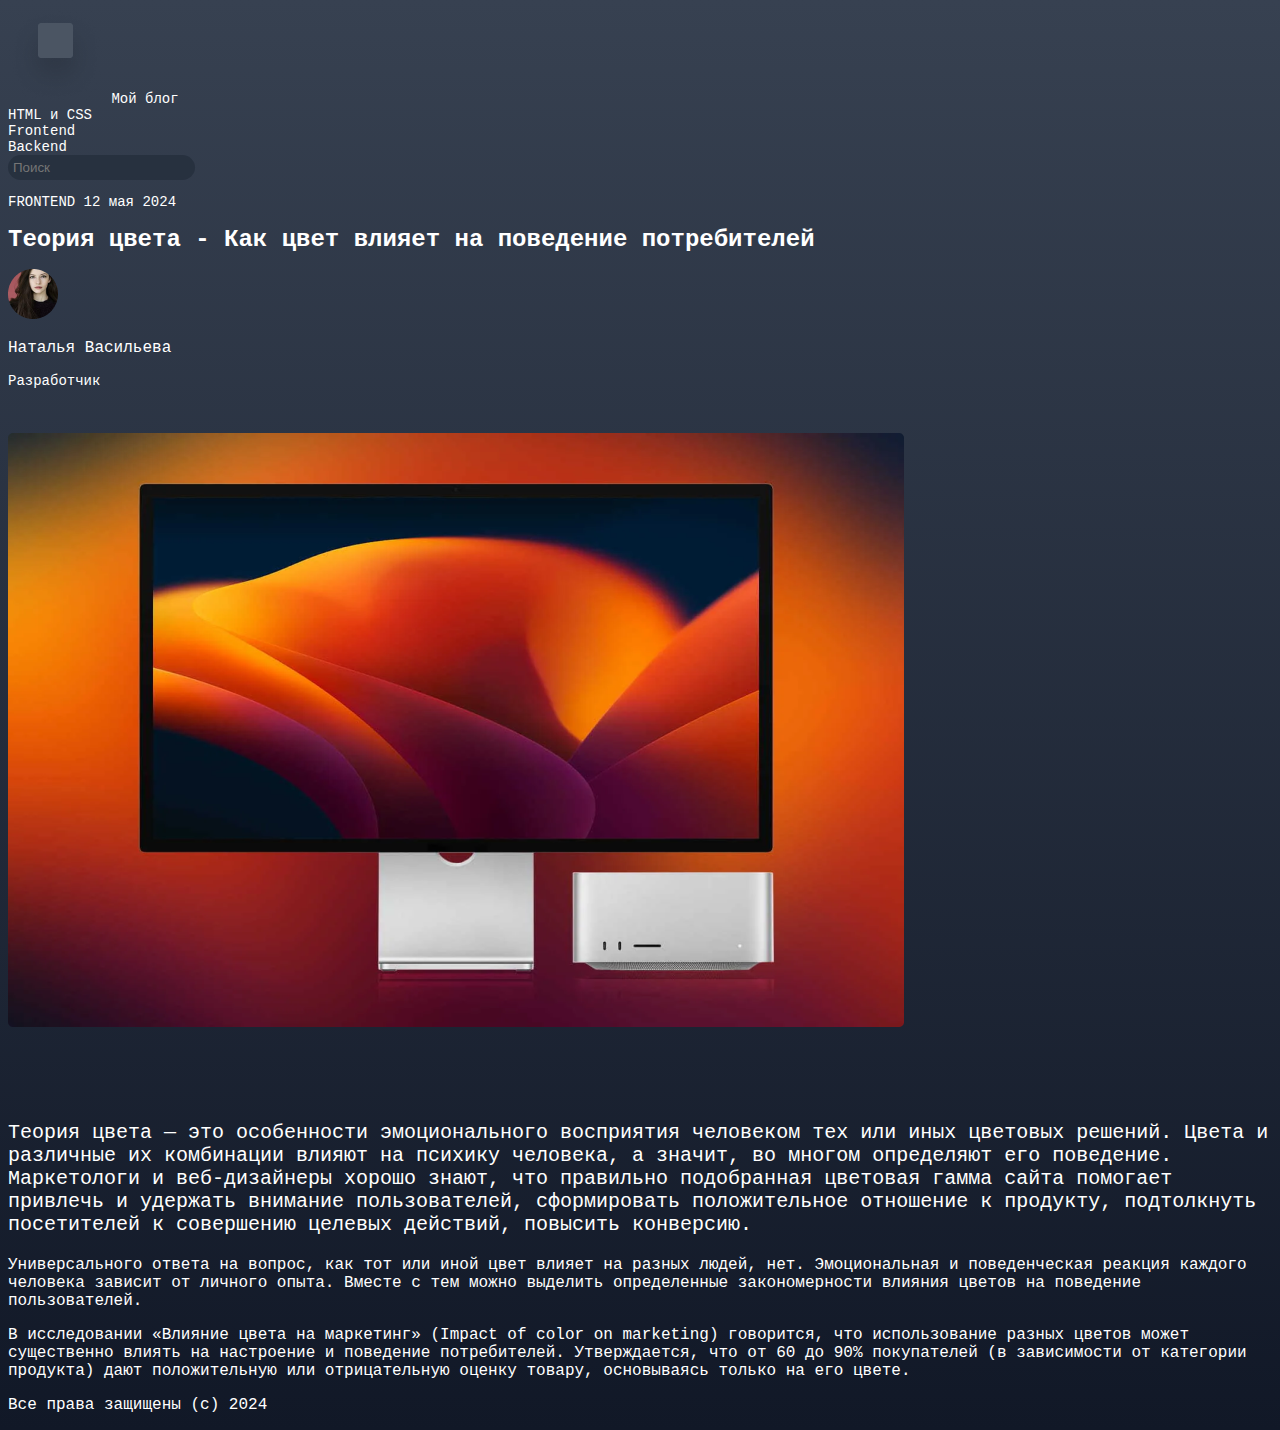
==== index.html @ 36b2c33f "применил стили к html-blog" ====
<!DOCTYPE html>
<html lang="en">
    <head>
        <meta charset="UTF-8" />
        <meta name="viewport" content="width=device-width, initial-scale=1.0" />
        <link rel="stylesheet" href="./styles/style.css" />
        <title>Document</title>
    </head>
    <body>
        <header>
            <div class="my_blog">
                <img src="./images/Rectangle 2.png" alt="Авторский знак" />
                <a href="#">Мой блог</a>
            </div>
            <nav>
                <ul>
                    <li>
                        <a href="#">HTML и CSS</a>
                    </li>
                    <li>
                        <a href="#">Frontend</a>
                    </li>
                    <li>
                        <a href="#">Backend</a>
                    </li>
                </ul>
            </nav>
            <input type="text" placeholder="Поиск" />
        </header>
        <section>
            <div>
                <p class="kurs">FRONTEND 12 мая 2024</p>
                <h1>
                    Теория цвета - Как цвет влияет на поведение потребителей
                </h1>
                <img src="./images/Ellipse.png" alt="Разработчик" />
                <p class="blog_author">Наталья Васильева</p>
                <p>Разработчик</p>
                <img
                    src="./images/Rectangle.png"
                    alt="Картина с комьютером"
                    class="main_picture"
                />
            </div>
            <div class="blog_text">
                <p>
                    Теория цвета — это особенности эмоционального восприятия
                    человеком тех или иных цветовых решений. Цвета и различные
                    их комбинации влияют на психику человека, а значит, во
                    многом определяют его поведение. Маркетологи и веб-дизайнеры
                    хорошо знают, что правильно подобранная цветовая гамма сайта
                    помогает привлечь и удержать внимание пользователей,
                    сформировать положительное отношение к продукту, подтолкнуть
                    посетителей к совершению целевых действий, повысить
                    конверсию.
                </p>
                <p>
                    Универсального ответа на вопрос, как тот или иной цвет
                    влияет на разных людей, нет. Эмоциональная и поведенческая
                    реакция каждого человека зависит от личного опыта. Вместе с
                    тем можно выделить определенные закономерности влияния
                    цветов на поведение пользователей.
                </p>
                <p>
                    В исследовании «Влияние цвета на маркетинг» (Impact of color
                    on marketing) говорится, что использование разных цветов
                    может существенно влиять на настроение и поведение
                    потребителей. Утверждается, что от 60 до 90% покупателей (в
                    зависимости от категории продукта) дают положительную или
                    отрицательную оценку товару, основываясь только на его
                    цвете.
                </p>
            </div>
        </section>
        <footer>
            <p>Все права защищены (c) 2024</p>
        </footer>
    </body>
</html>
---- styles/style.css ----
body {
    background: linear-gradient(#374151, #111827);
    color: #FFFFFF;
    font-family: Roboto, Courier, monospace;
    font-size: 14px;
}

ul {
    margin: 0;
    padding: 0;
    list-style: none;
}

a {
    color: #FFFFFF;
    text-decoration: none;
    margin-right: 50px;
}

input {
    background-color: #1F293799;
    border-radius: 100px;
    margin: 0;
    padding: 5px;
    border: none;
}

h1 {
    font-size: 24px;
}

.main_picture {
margin: 30px 0 70px 0;
}

footer {
    font-size: 16px;
}

.blog_author {
    font-size: 16px;
}

.blog_text {
    font-size: 16px;
}

.blog_text p:first-child {
    font-size: 20px;
}
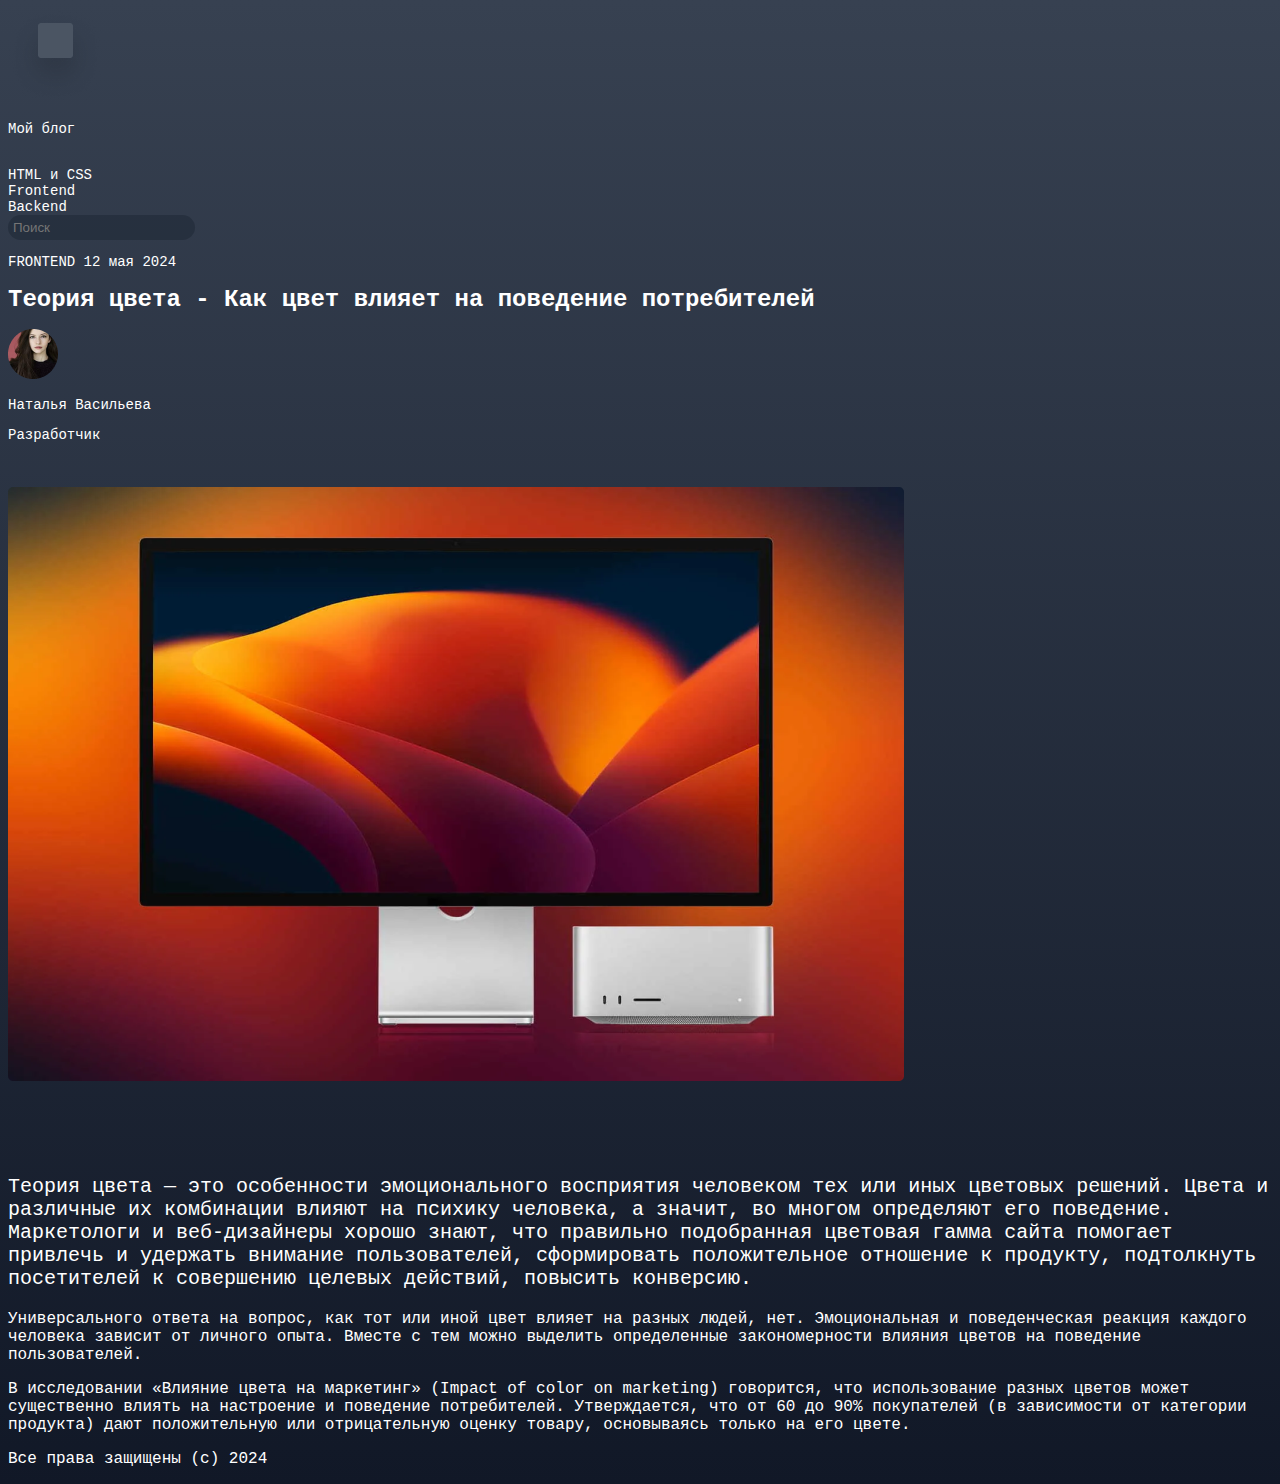
==== commit 81419b9c: "code review" ====
--- a/index.html
+++ b/index.html
@@ -9,8 +9,10 @@
     <body>
         <header>
             <div class="my_blog">
-                <img src="./images/Rectangle 2.png" alt="Авторский знак" />
-                <a href="#">Мой блог</a>
+                <a href="#"
+                    ><img src="./images/Rectangle 2.png" alt="Авторский знак" />
+                    <p>Мой блог</p></a
+                >
             </div>
             <nav>
                 <ul>
@@ -33,9 +35,13 @@
                 <h1>
                     Теория цвета - Как цвет влияет на поведение потребителей
                 </h1>
-                <img src="./images/Ellipse.png" alt="Разработчик" />
-                <p class="blog_author">Наталья Васильева</p>
-                <p>Разработчик</p>
+                <div class="author__block">
+                    <img src="./images/Ellipse.png" alt="Разработчик" />
+                    <div class="author__profile">
+                        <p class="author__name">Наталья Васильева</p>
+                        <p class="author__profession">Разработчик</p>
+                    </div>
+                </div>
                 <img
                     src="./images/Rectangle.png"
                     alt="Картина с комьютером"
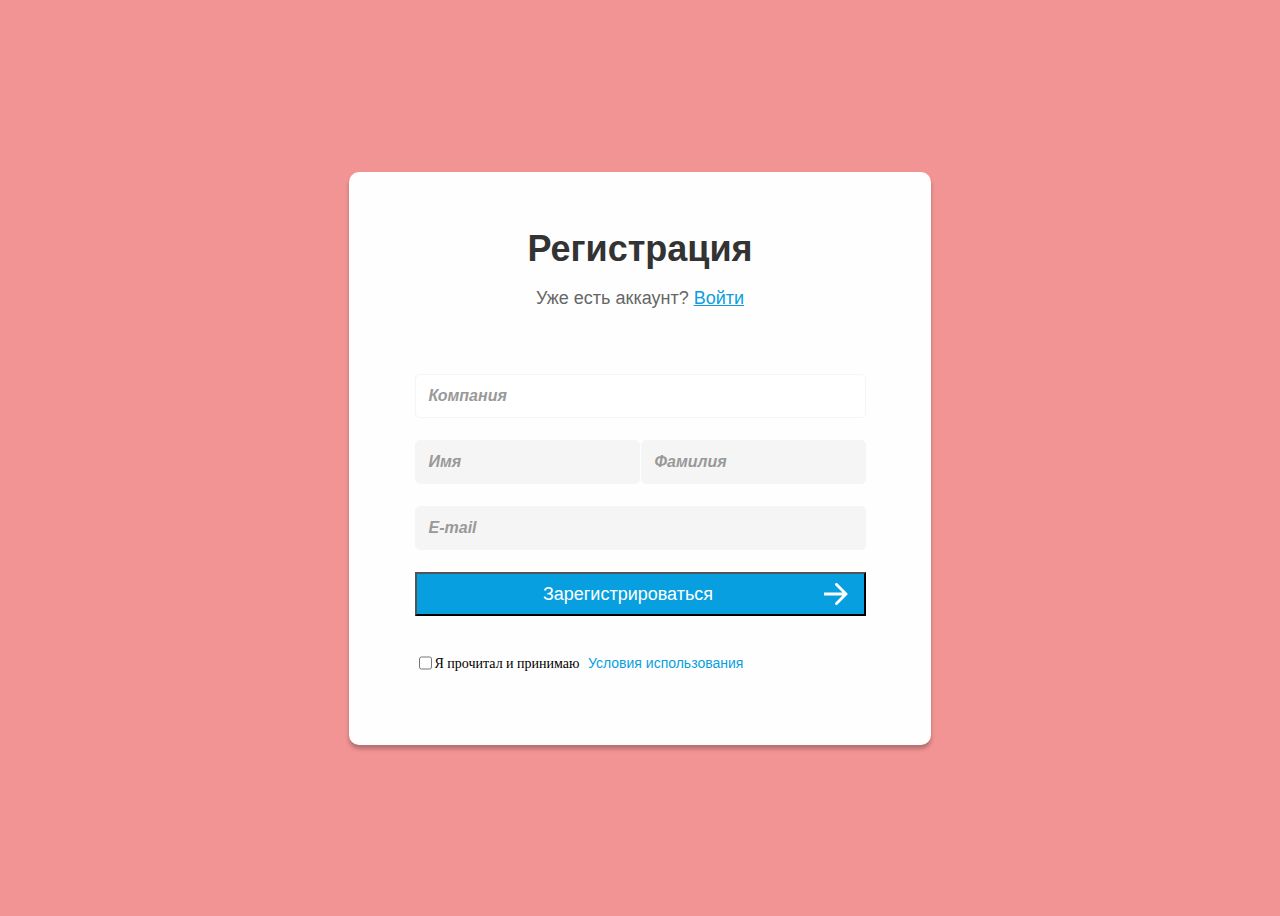
==== commit 06e3c9f0: "применил flex-стили к форме" ====
--- a/index.html
+++ b/index.html
@@ -7,79 +7,60 @@
         <title>Document</title>
     </head>
     <body>
-        <header>
-            <div class="my_blog">
-                <a href="#"
-                    ><img src="./images/Rectangle 2.png" alt="Авторский знак" />
-                    <p>Мой блог</p></a
-                >
-            </div>
-            <nav>
-                <ul>
-                    <li>
-                        <a href="#">HTML и CSS</a>
-                    </li>
-                    <li>
-                        <a href="#">Frontend</a>
-                    </li>
-                    <li>
-                        <a href="#">Backend</a>
-                    </li>
-                </ul>
-            </nav>
-            <input type="text" placeholder="Поиск" />
-        </header>
-        <section>
-            <div>
-                <p class="kurs">FRONTEND 12 мая 2024</p>
-                <h1>
-                    Теория цвета - Как цвет влияет на поведение потребителей
-                </h1>
-                <div class="author__block">
-                    <img src="./images/Ellipse.png" alt="Разработчик" />
-                    <div class="author__profile">
-                        <p class="author__name">Наталья Васильева</p>
-                        <p class="author__profession">Разработчик</p>
+        <main>
+            <form action="#">
+                <h1>Регистрация</h1>
+                <p>Уже есть аккаунт? <a href="#">Войти</a></p>
+
+                <div class="form">
+                    <input
+                        class="my_company"
+                        type="text"
+                        placeholder="Компания"
+                        required
+                    />
+
+                    <div class="pers_data">
+                        <input
+                            type="text"
+                            id="firstname"
+                            minlength="2"
+                            maxlength="20"
+                            placeholder="Имя"
+                            required
+                        />
+                        <input
+                            type="text"
+                            id="lastname"
+                            minlength="2"
+                            maxlength="20"
+                            placeholder="Фамилия"
+                            required
+                        />
+                    </div>
+                    <input
+                        type="email"
+                        id="email"
+                        placeholder="E-mail"
+                        required
+                    />
+                    <button>
+                        <p>Зарегистрироваться</p>
+                        <img src="./images/Arrow 1.png" alt="Стрелка" />
+                    </button>
+                    <div class="block_agreement">
+                        <input
+                            type="checkbox"
+                            name="agreement"
+                            id="agreement"
+                        />
+                        <label for="agreement">
+                            Я прочитал и принимаю
+                            <a href="#">Условия использования</a></label
+                        >
                     </div>
                 </div>
-                <img
-                    src="./images/Rectangle.png"
-                    alt="Картина с комьютером"
-                    class="main_picture"
-                />
-            </div>
-            <div class="blog_text">
-                <p>
-                    Теория цвета — это особенности эмоционального восприятия
-                    человеком тех или иных цветовых решений. Цвета и различные
-                    их комбинации влияют на психику человека, а значит, во
-                    многом определяют его поведение. Маркетологи и веб-дизайнеры
-                    хорошо знают, что правильно подобранная цветовая гамма сайта
-                    помогает привлечь и удержать внимание пользователей,
-                    сформировать положительное отношение к продукту, подтолкнуть
-                    посетителей к совершению целевых действий, повысить
-                    конверсию.
-                </p>
-                <p>
-                    Универсального ответа на вопрос, как тот или иной цвет
-                    влияет на разных людей, нет. Эмоциональная и поведенческая
-                    реакция каждого человека зависит от личного опыта. Вместе с
-                    тем можно выделить определенные закономерности влияния
-                    цветов на поведение пользователей.
-                </p>
-                <p>
-                    В исследовании «Влияние цвета на маркетинг» (Impact of color
-                    on marketing) говорится, что использование разных цветов
-                    может существенно влиять на настроение и поведение
-                    потребителей. Утверждается, что от 60 до 90% покупателей (в
-                    зависимости от категории продукта) дают положительную или
-                    отрицательную оценку товару, основываясь только на его
-                    цвете.
-                </p>
-            </div>
-        </section>
-        <footer>
-            <p>Все права защищены (c) 2024</p>
-        </footer>
+            </form>
+        </main>
     </body>
 </html>
--- a/styles/style.css
+++ b/styles/style.css
@@ -1,50 +1,118 @@
+/* Больше всего обращался к элиментам по селектору, 
+симантически считается ли это ошибкой? 
+Стоит ли использовать class?
+По макету у checkbox background, не стал кастомно изменять */
+
+* {
+    box-sizing: border-box;
+}
+
 body {
-    background: linear-gradient(#374151, #111827);
+    background-color: #F39494;
+    display: flex;
+    justify-content: center;
+    align-items: center;
+}
+
+ main {
+    height: 100vh;
+    display: flex;
+    flex-direction: column;
+    justify-content: center;
+ }
+
+ form {
+    width: 582px;
+    height: 573px;
+    background-color: #FFFEFE;
+    border-radius: 10px;
+    box-shadow: 0px 4px 4px 0px rgba(0,0,0,0.25); 
+    padding: 0 95px;
+    display: flex;
+    flex-direction: column;
+    justify-content: center;
+    align-items: center;
+ }
+
+ input {
+    height: 44px;
+    border: 1px solid #F5F5F5;
+    border-radius: 5px;
+    background-color: #F5F5F5;
+    color: #333333;
+    font-size: 16px;
+    font-weight: 600;
+ }
+
+h1 {
+    font-size: 36px;
+    font-weight: 700;
+    font-family: "Open Sans", "Arial";
+    color: #333333;
+    margin: 0;
+}
+
+p {
+    color: #666666;
+    font-family: "Open Sans", "Arial";
+    font-size: 18px;
+}
+
+a {
+    font-family: "Open Sans", "Arial";
+    color: #089FE0;
+}
+
+button {  
+    height: 44px;
+    background-color: #089FE0;
+    display: flex;
+    justify-content: center;
+    align-items: center;
+}
+
+button > p {
+    font-size: 18px;
     color: #FFFFFF;
-    font-family: Roboto, Courier, monospace;
+    flex: 0 0 calc(100% - 44px);
+}
+
+label {
     font-size: 14px;
 }
 
-ul {
-    margin: 0;
-    padding: 0;
-    list-style: none;
-}
+label > a {
+    text-decoration: none;
+    margin-left: 5px;
+ }
 
-a {
-    color: #FFFFFF;
-    text-decoration: none;
-    margin-right: 50px;
-}
+.form {
+    display: flex;
+    flex-direction: column;
+    gap: 22px;
+ }
 
-input {
-    background-color: #1F293799;
-    border-radius: 100px;
-    margin: 0;
-    padding: 5px;
-    border: none;
-}
+ .form > input:first-child {
+    background-color: #FFF;
+    margin-top: 47px;
+ }
 
-h1 {
-    font-size: 24px;
-}
+ .pers_data {
+    display: flex;
+    justify-content: space-between;
+ }
 
-.main_picture {
-margin: 30px 0 70px 0;
-}
+ .pers_data > input:first-child {
+    margin-right: 1px;
+ }
 
-footer {
-    font-size: 16px;
-}
+ .block_agreement {
+    display: flex;
+    align-items: center;
+ }
 
-.blog_author {
-    font-size: 16px;
-}
-
-.blog_text {
-    font-size: 16px;
-}
-
-.blog_text p:first-child {
-    font-size: 20px;
-}+ ::placeholder {
+    font-style: italic;
+    color: #999999;
+    padding-left: 11px;
+ }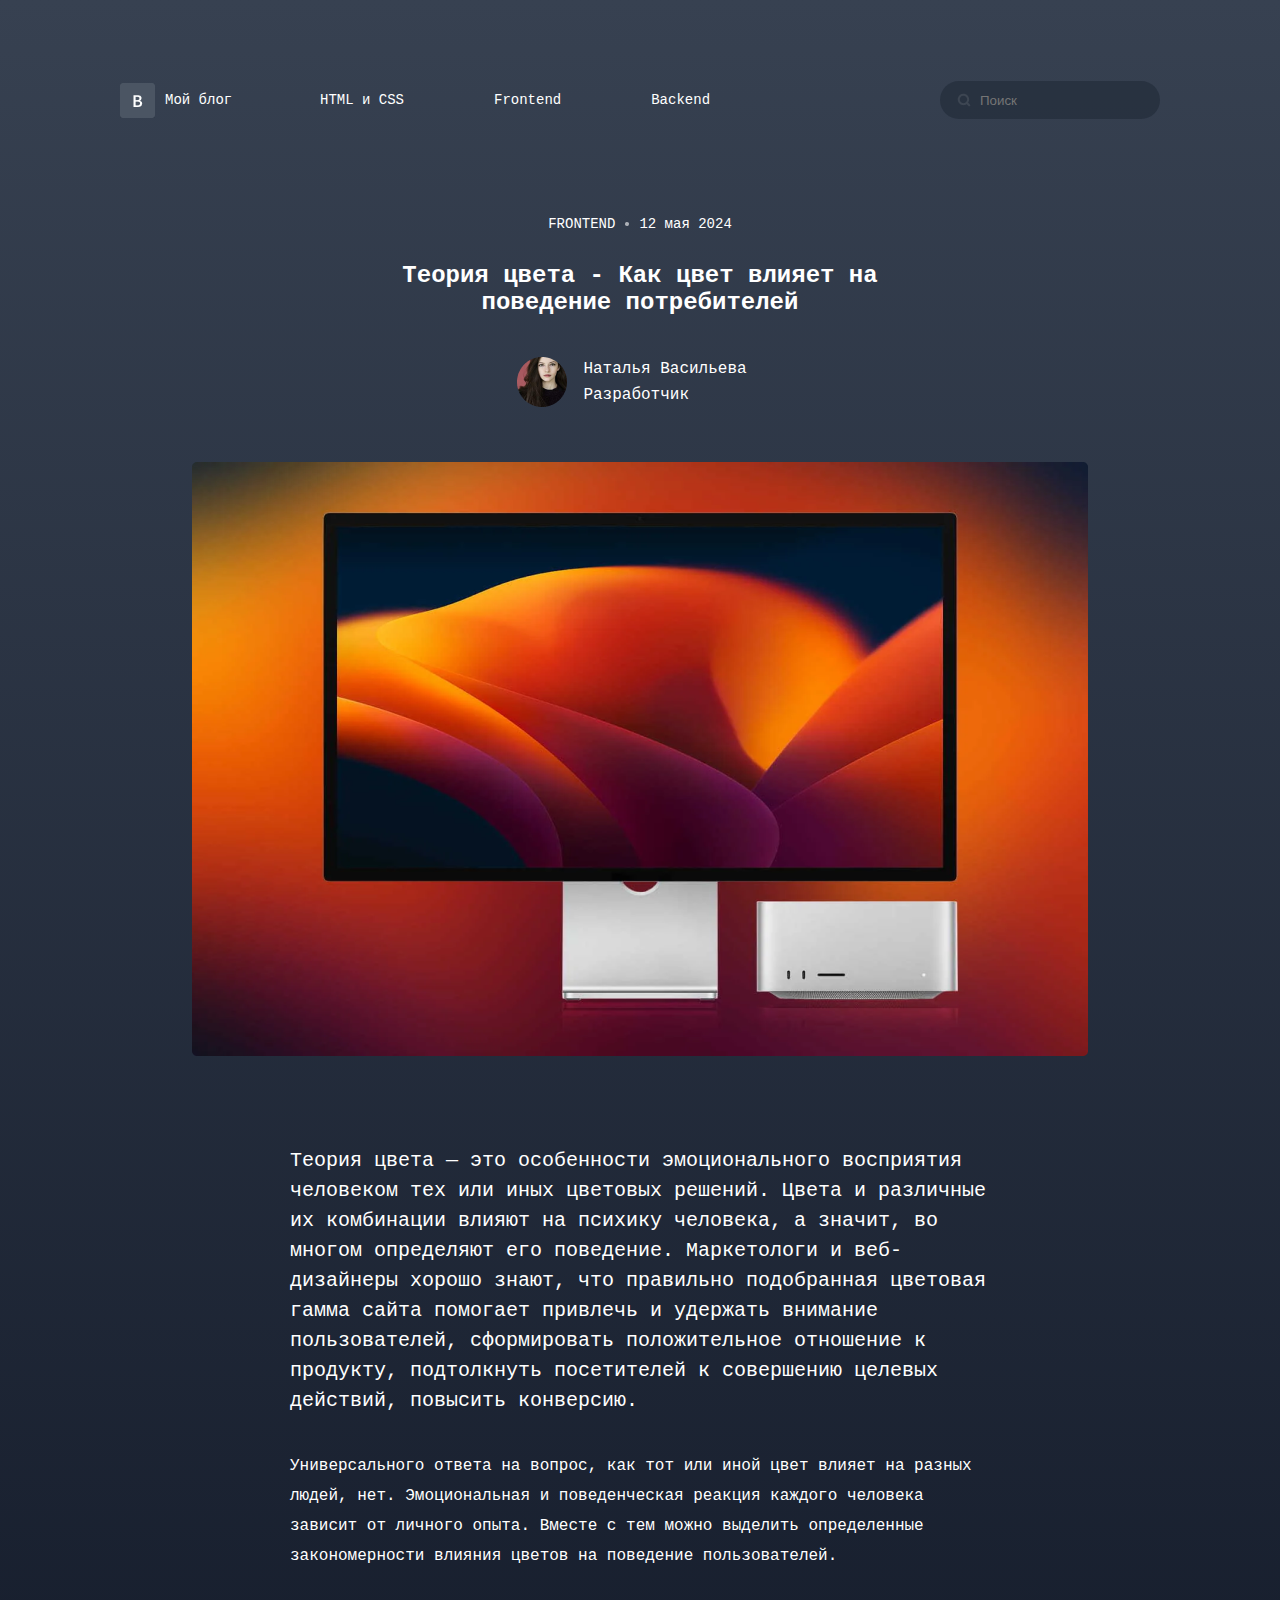
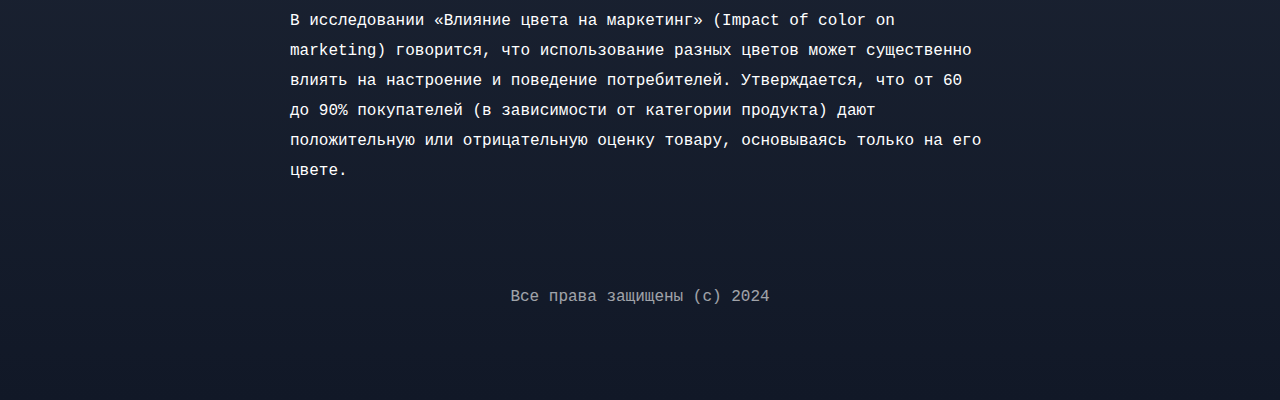
==== commit 37f0e34d: "завершил макет применив css-flex" ====
--- a/index.html
+++ b/index.html
@@ -7,60 +7,94 @@
         <title>Document</title>
     </head>
     <body>
-        <main>
-            <form action="#">
-                <h1>Регистрация</h1>
-                <p>Уже есть аккаунт? <a href="#">Войти</a></p>
-
-                <div class="form">
-                    <input
-                        class="my_company"
-                        type="text"
-                        placeholder="Компания"
-                        required
-                    />
-
-                    <div class="pers_data">
-                        <input
-                            type="text"
-                            id="firstname"
-                            minlength="2"
-                            maxlength="20"
-                            placeholder="Имя"
-                            required
+        <div class="container">
+            <header>
+                <div class="my_blog">
+                    <a href="#"
+                        ><img
+                            src="./images/Rectangle 2.png"
+                            alt="Авторский знак"
                         />
-                        <input
-                            type="text"
-                            id="lastname"
-                            minlength="2"
-                            maxlength="20"
-                            placeholder="Фамилия"
-                            required
-                        />
-                    </div>
-                    <input
-                        type="email"
-                        id="email"
-                        placeholder="E-mail"
-                        required
-                    />
-                    <button>
-                        <p>Зарегистрироваться</p>
-                        <img src="./images/Arrow 1.png" alt="Стрелка" />
-                    </button>
-                    <div class="block_agreement">
-                        <input
-                            type="checkbox"
-                            name="agreement"
-                            id="agreement"
-                        />
-                        <label for="agreement">
-                            Я прочитал и принимаю
-                            <a href="#">Условия использования</a></label
-                        >
+                        <p>Мой блог</p></a
+                    >
+                </div>
+                <nav>
+                    <ul>
+                        <li>
+                            <a href="#">HTML и CSS</a>
+                        </li>
+                        <li>
+                            <a href="#">Frontend</a>
+                        </li>
+                        <li>
+                            <a href="#">Backend</a>
+                        </li>
+                    </ul>
+                </nav>
+                <div class="search">
+                    <div class="container__search">
+                        <img src="./images/search.png" alt="Лупа" />
+                        <input type="text" placeholder="Поиск" />
                     </div>
                 </div>
-            </form>
-        </main>
+            </header>
+            <section>
+                <div class="about__author">
+                    <div class="container__kurs">
+                        <p>FRONTEND</p>
+                        <img src="./images/Rectangle 5.png" alt="Точка" />
+                        <p>12 мая 2024</p>
+                    </div>
+                    <h1>
+                        Теория цвета - Как цвет влияет на поведение потребителей
+                    </h1>
+                    <div class="author__block">
+                        <img src="./images/Ellipse.png" alt="Разработчик" />
+                        <div class="author__profile">
+                            <p class="author__name">Наталья Васильева</p>
+                            <p class="author__profession">Разработчик</p>
+                        </div>
+                    </div>
+                    <img
+                        src="./images/Rectangle.png"
+                        alt="Картина с комьютером"
+                        class="main_picture"
+                    />
+                </div>
+                <div class="block__text">
+                    <p>
+                        Теория цвета — это особенности эмоционального восприятия
+                        человеком тех или иных цветовых решений. Цвета и
+                        различные их комбинации влияют на психику человека, а
+                        значит, во многом определяют его поведение. Маркетологи
+                        и веб-дизайнеры хорошо знают, что правильно подобранная
+                        цветовая гамма сайта помогает привлечь и удержать
+                        внимание пользователей, сформировать положительное
+                        отношение к продукту, подтолкнуть посетителей к
+                        совершению целевых действий, повысить конверсию.
+                    </p>
+                    <p>
+                        Универсального ответа на вопрос, как тот или иной цвет
+                        влияет на разных людей, нет. Эмоциональная и
+                        поведенческая реакция каждого человека зависит от
+                        личного опыта. Вместе с тем можно выделить определенные
+                        закономерности влияния цветов на поведение
+                        пользователей.
+                    </p>
+                    <p>
+                        В исследовании «Влияние цвета на маркетинг» (Impact of
+                        color on marketing) говорится, что использование разных
+                        цветов может существенно влиять на настроение и
+                        поведение потребителей. Утверждается, что от 60 до 90%
+                        покупателей (в зависимости от категории продукта) дают
+                        положительную или отрицательную оценку товару,
+                        основываясь только на его цвете.
+                    </p>
+                </div>
+            </section>
+            <footer>
+                <p>Все права защищены (c) 2024</p>
+            </footer>
+        </div>
     </body>
 </html>
--- a/styles/style.css
+++ b/styles/style.css
@@ -1,118 +1,144 @@
-/* Больше всего обращался к элиментам по селектору, 
-симантически считается ли это ошибкой? 
-Стоит ли использовать class?
-По макету у checkbox background, не стал кастомно изменять */
-
-* {
-    box-sizing: border-box;
+body {
+    background: linear-gradient(#374151, #111827);
+    color: #FFFFFF;
+    font-family: Roboto, Courier, monospace;
+    font-size: 14px;
+    display: flex;
+    justify-content: center;
 }
 
-body {
-    background-color: #F39494;
+header {
+    display: flex;
+    align-items: center;
+    padding-top: 70px;
+}
+
+ul {
+    display: flex;
+    gap: 0 40px;
+    margin: 0;
+    padding: 0;
+    list-style: none;
+    flex: 1;
+}
+
+a {
+    color: #FFFFFF;
+    text-decoration: none;
+    margin-right: 50px;
+}
+
+input {
+    width: 220px;
+    height: 38px;
+    background-color: #1F293799;
+    border-radius: 100px;
+    margin: 0;
+    padding: 0 0 0 40px;
+    border: none;
+    color: #FFFFFF;
+    box-sizing: border-box;
+
+}
+
+section {
+    display: flex;
+    flex-direction: column;
+    align-items: center;
+}
+
+h1 {
+    font-size: 24px;
+}
+
+footer {
+    font-size: 16px;
+    text-align: center;
+    margin: 70px 0;
+    opacity: 60%;
+}
+
+.container {
+    width: 1040px;
+    display: flex;
+    flex-direction: column;
+}
+
+.my_blog {
+    flex: 1;
+}
+
+.my_blog a {
+    display: flex;
+    align-items: center;
+}
+
+.my_blog p {
+    margin-left: 10px;
+}
+
+.search {
+    position: relative;
+    display: flex;
+    justify-content: right;
+    flex: 2;
+}
+
+.container__search {
+    display: flex;
+    align-items: center;
+}
+
+.search img {
+    position: absolute;
+    padding: 0 17px; 
+}
+
+.about__author {
+    text-align: center;
+    display: flex;
+    flex-direction: column;
+    align-items: center;
+}
+
+.container__kurs {
     display: flex;
     justify-content: center;
     align-items: center;
+    gap: 10px;
+    margin-top: 80px;
 }
 
- main {
-    height: 100vh;
-    display: flex;
-    flex-direction: column;
-    justify-content: center;
- }
-
- form {
-    width: 582px;
-    height: 573px;
-    background-color: #FFFEFE;
-    border-radius: 10px;
-    box-shadow: 0px 4px 4px 0px rgba(0,0,0,0.25); 
-    padding: 0 95px;
-    display: flex;
-    flex-direction: column;
-    justify-content: center;
-    align-items: center;
- }
-
- input {
-    height: 44px;
-    border: 1px solid #F5F5F5;
-    border-radius: 5px;
-    background-color: #F5F5F5;
-    color: #333333;
-    font-size: 16px;
-    font-weight: 600;
- }
-
-h1 {
-    font-size: 36px;
-    font-weight: 700;
-    font-family: "Open Sans", "Arial";
-    color: #333333;
-    margin: 0;
+.main_picture {
+margin: 30px 0 70px 0;
 }
 
-p {
-    color: #666666;
-    font-family: "Open Sans", "Arial";
-    font-size: 18px;
+.about__author h1 {
+    width: 525px;
 }
 
-a {
-    font-family: "Open Sans", "Arial";
-    color: #089FE0;
+.author__block {
+    display: flex;
+    align-items: center;
+    text-align: left;
 }
 
-button {  
-    height: 44px;
-    background-color: #089FE0;
-    display: flex;
-    justify-content: center;
-    align-items: center;
+.author__profile {
+    font-size: 16px;
+    line-height: 10px;
+    margin: 16px;
 }
 
-button > p {
-    font-size: 18px;
-    color: #FFFFFF;
-    flex: 0 0 calc(100% - 44px);
+.block__text {
+    width: 700px;
+    font-size: 16px;
+    line-height: 30px;
 }
 
-label {
-    font-size: 14px;
+.block__text p:nth-child(2) {
+margin: 35px 0;
 }
 
-label > a {
-    text-decoration: none;
-    margin-left: 5px;
- }
-
-.form {
-    display: flex;
-    flex-direction: column;
-    gap: 22px;
- }
-
- .form > input:first-child {
-    background-color: #FFF;
-    margin-top: 47px;
- }
-
- .pers_data {
-    display: flex;
-    justify-content: space-between;
- }
-
- .pers_data > input:first-child {
-    margin-right: 1px;
- }
-
- .block_agreement {
-    display: flex;
-    align-items: center;
- }
-
- ::placeholder {
-    font-style: italic;
-    color: #999999;
-    padding-left: 11px;
- }+.block__text p:first-child {
+    font-size: 20px;
+}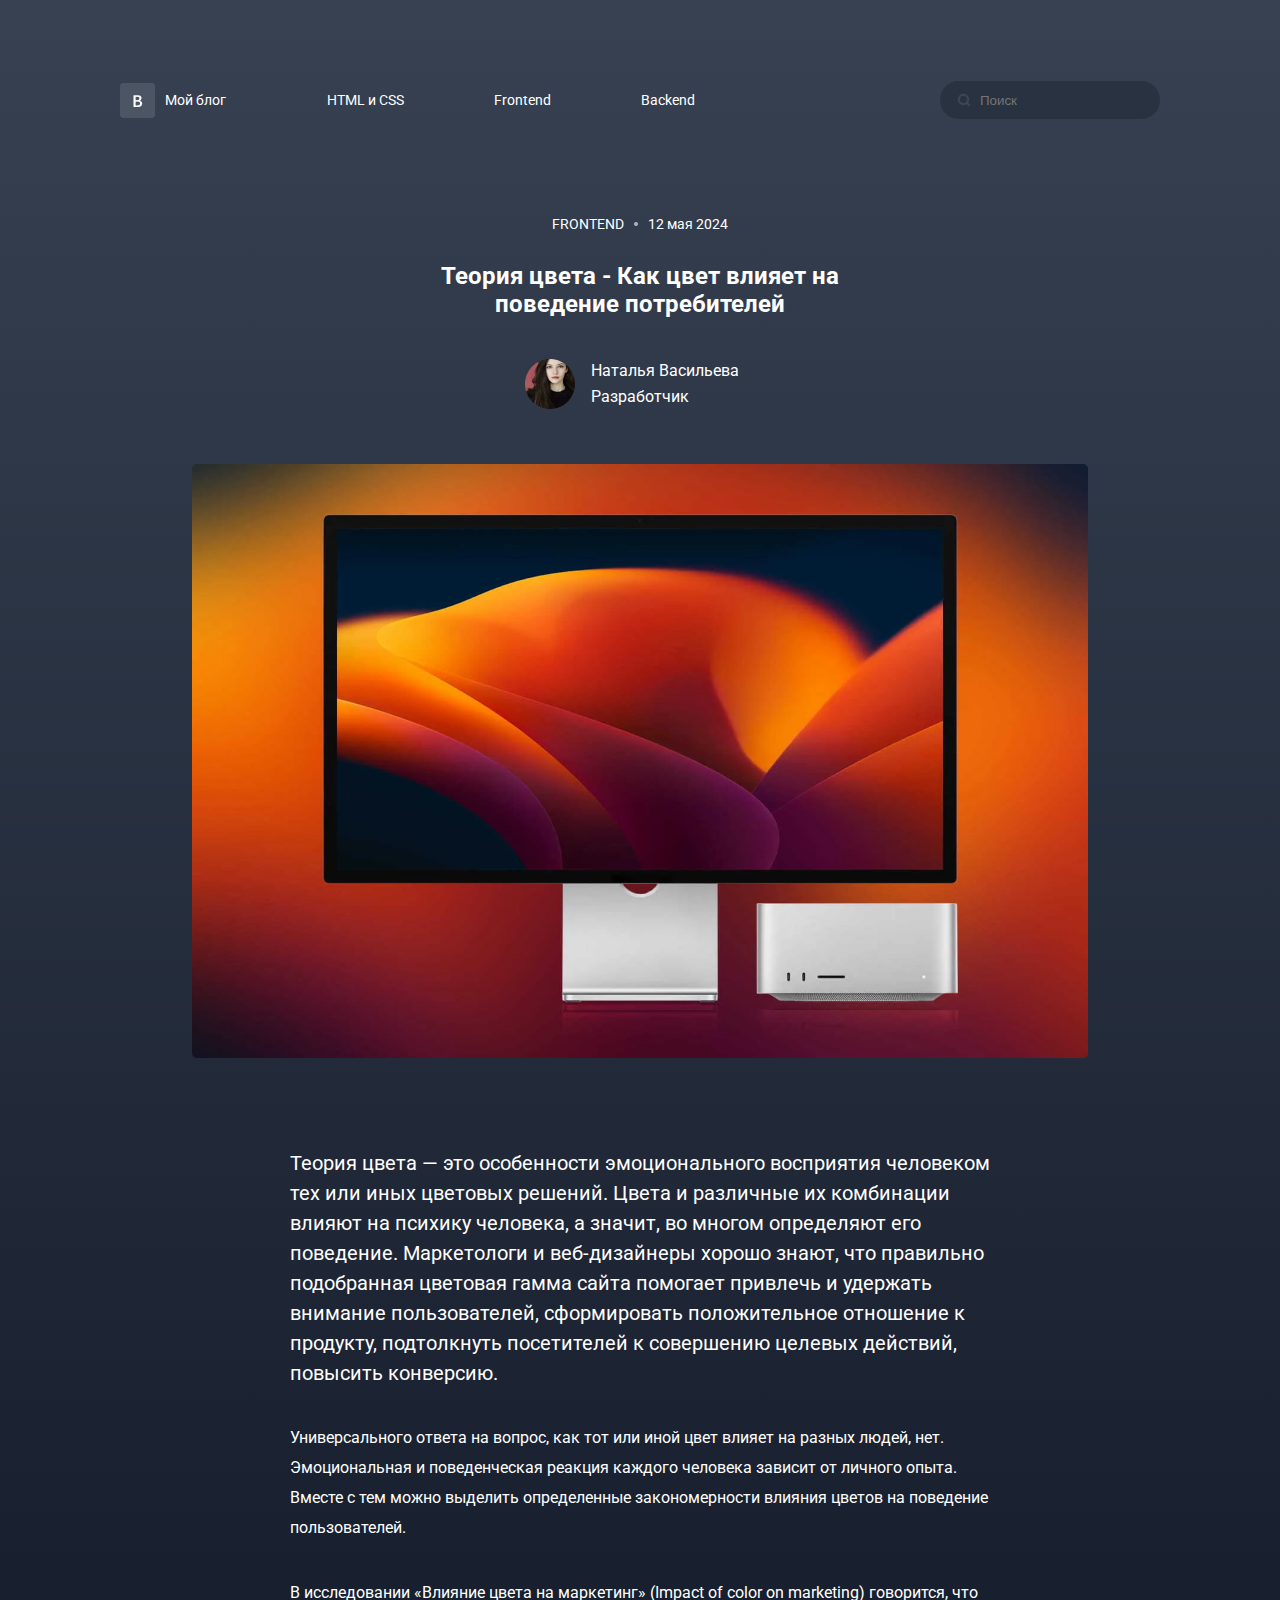
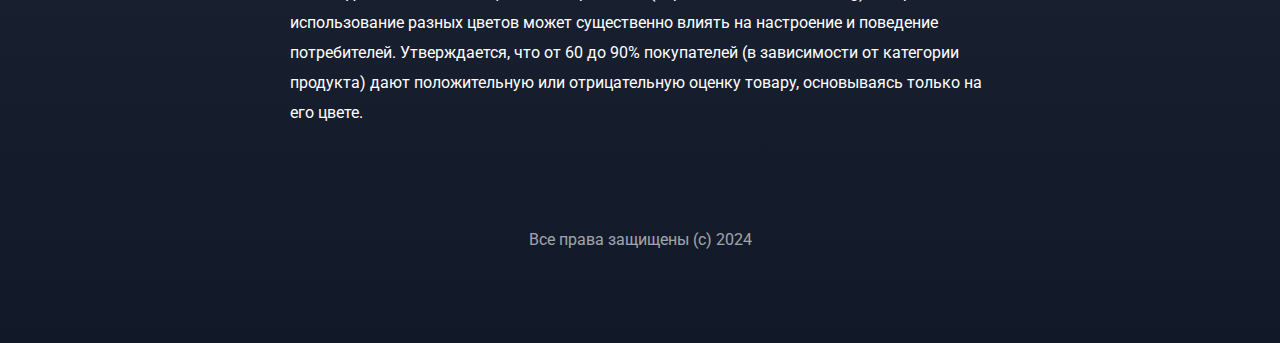
==== commit 3eb4fba6: "подключил шрифт roboto" ====
--- a/index.html
+++ b/index.html
@@ -3,8 +3,14 @@
     <head>
         <meta charset="UTF-8" />
         <meta name="viewport" content="width=device-width, initial-scale=1.0" />
+        <title>Страница разработчика</title>
         <link rel="stylesheet" href="./styles/style.css" />
-        <title>Document</title>
+        <link rel="preconnect" href="https://fonts.googleapis.com" />
+        <link rel="preconnect" href="https://fonts.gstatic.com" crossorigin />
+        <link
+            href="https://fonts.googleapis.com/css2?family=Roboto:ital,wght@0,100;0,300;0,400;0,500;0,700;0,900;1,100;1,300;1,400;1,500;1,700;1,900&display=swap"
+            rel="stylesheet"
+        />
     </head>
     <body>
         <div class="container">
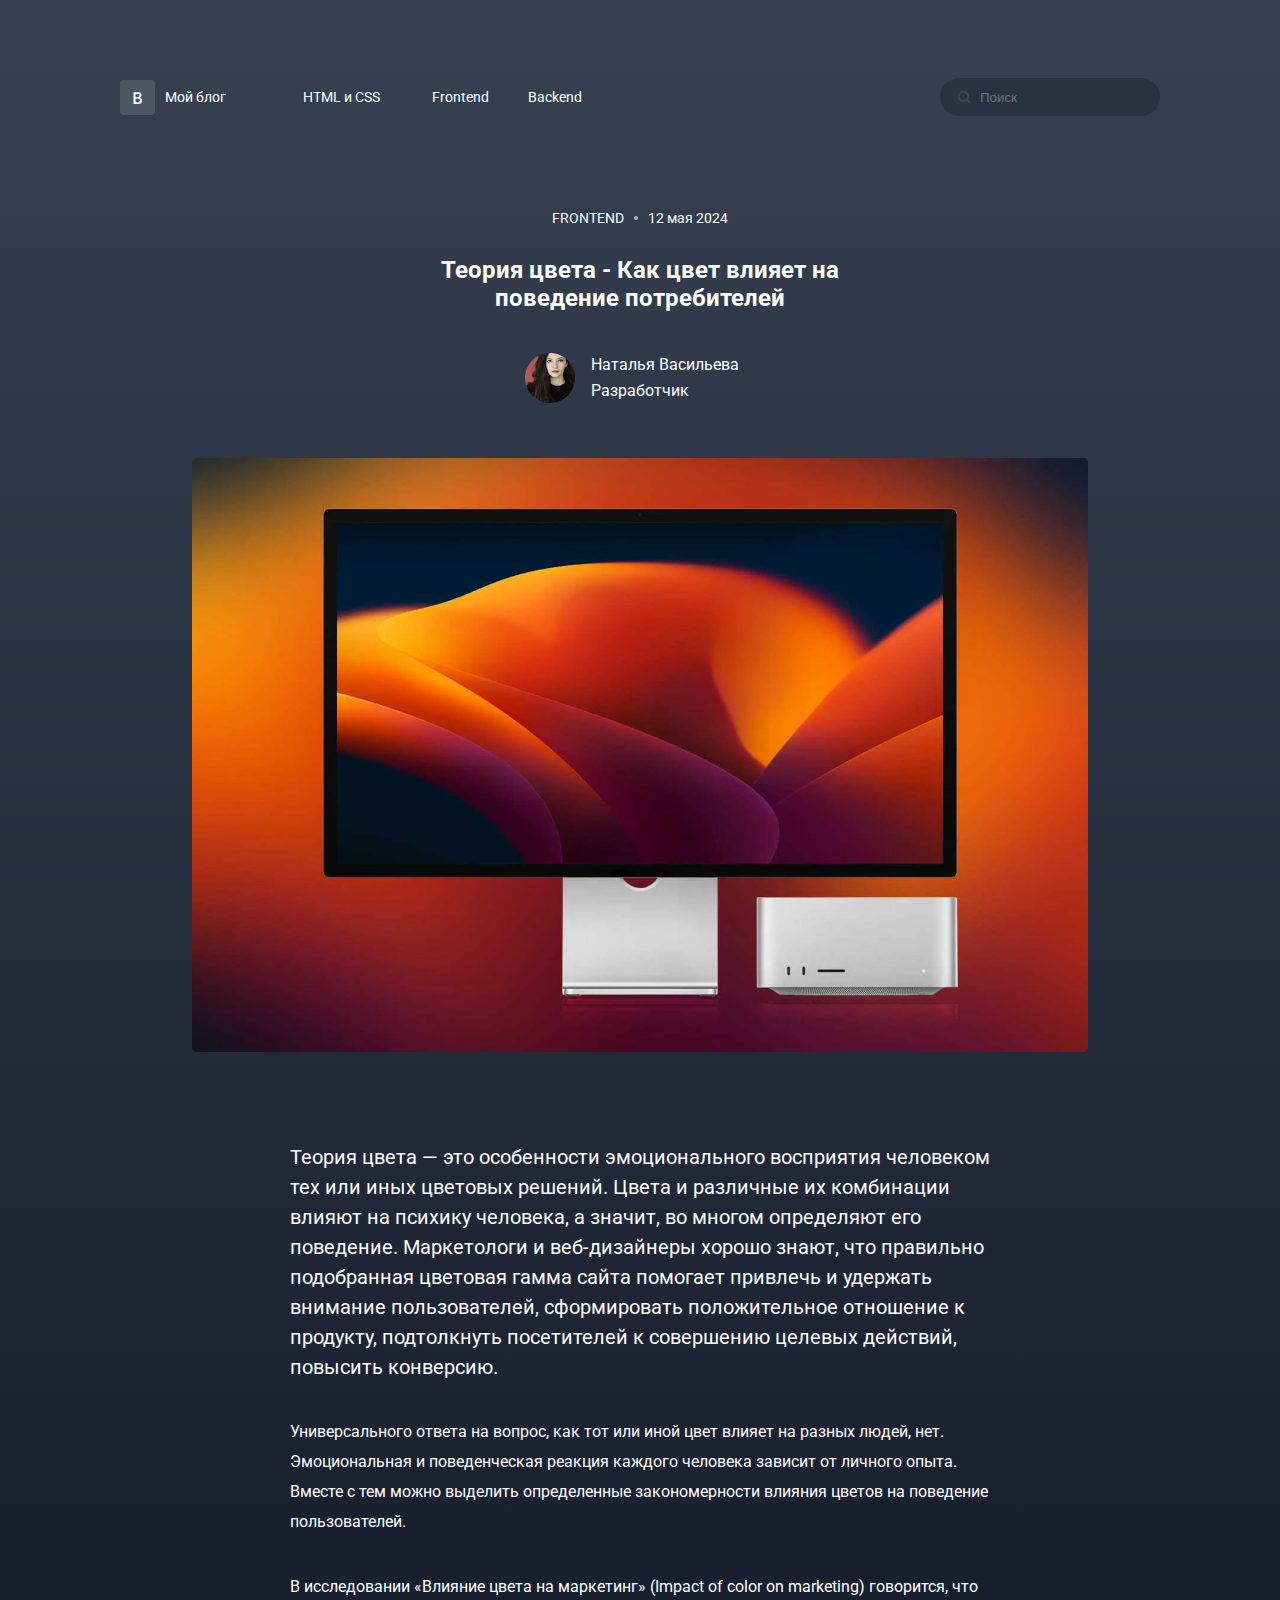
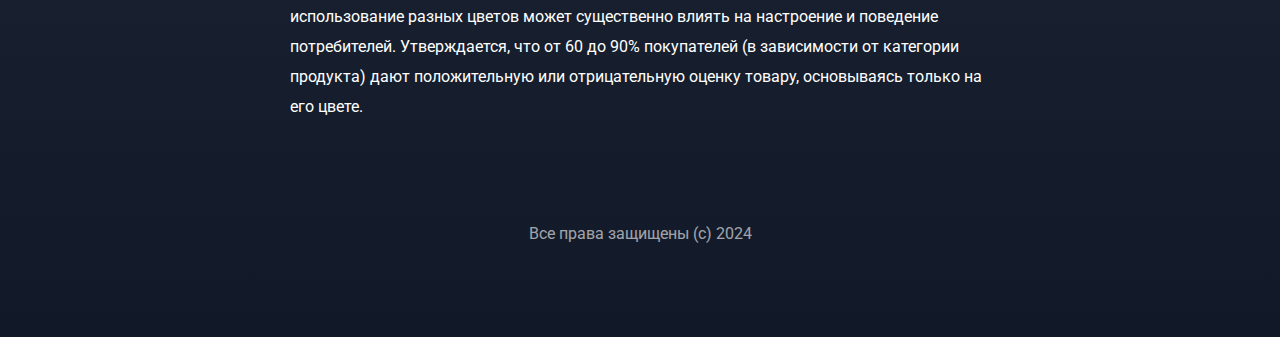
==== commit 0a4aacb2: "изменил расстояние между элементами nav" ====
--- a/index.html
+++ b/index.html
@@ -25,15 +25,15 @@
                     >
                 </div>
                 <nav>
-                    <ul>
+                    <ul class="course">
                         <li>
-                            <a href="#">HTML и CSS</a>
+                            <a href="#" class="course__html">HTML и CSS</a>
                         </li>
                         <li>
-                            <a href="#">Frontend</a>
+                            <a href="#" class="course__frontend">Frontend</a>
                         </li>
                         <li>
-                            <a href="#">Backend</a>
+                            <a href="#" class="course__backend">Backend</a>
                         </li>
                     </ul>
                 </nav>
--- a/styles/style.css
+++ b/styles/style.css
@@ -15,17 +15,14 @@
 
 ul {
     display: flex;
-    gap: 0 40px;
     margin: 0;
     padding: 0;
     list-style: none;
-    flex: 1;
 }
 
 a {
     color: #FFFFFF;
     text-decoration: none;
-    margin-right: 50px;
 }
 
 input {
@@ -64,17 +61,17 @@
     flex-direction: column;
 }
 
-.my_blog {
-    flex: 1;
-}
-
 .my_blog a {
     display: flex;
     align-items: center;
 }
 
 .my_blog p {
-    margin-left: 10px;
+    margin: 0 77px 0 10px;
+}
+
+.course__frontend {
+ margin: 0 39px 0 52px;
 }
 
 .search {
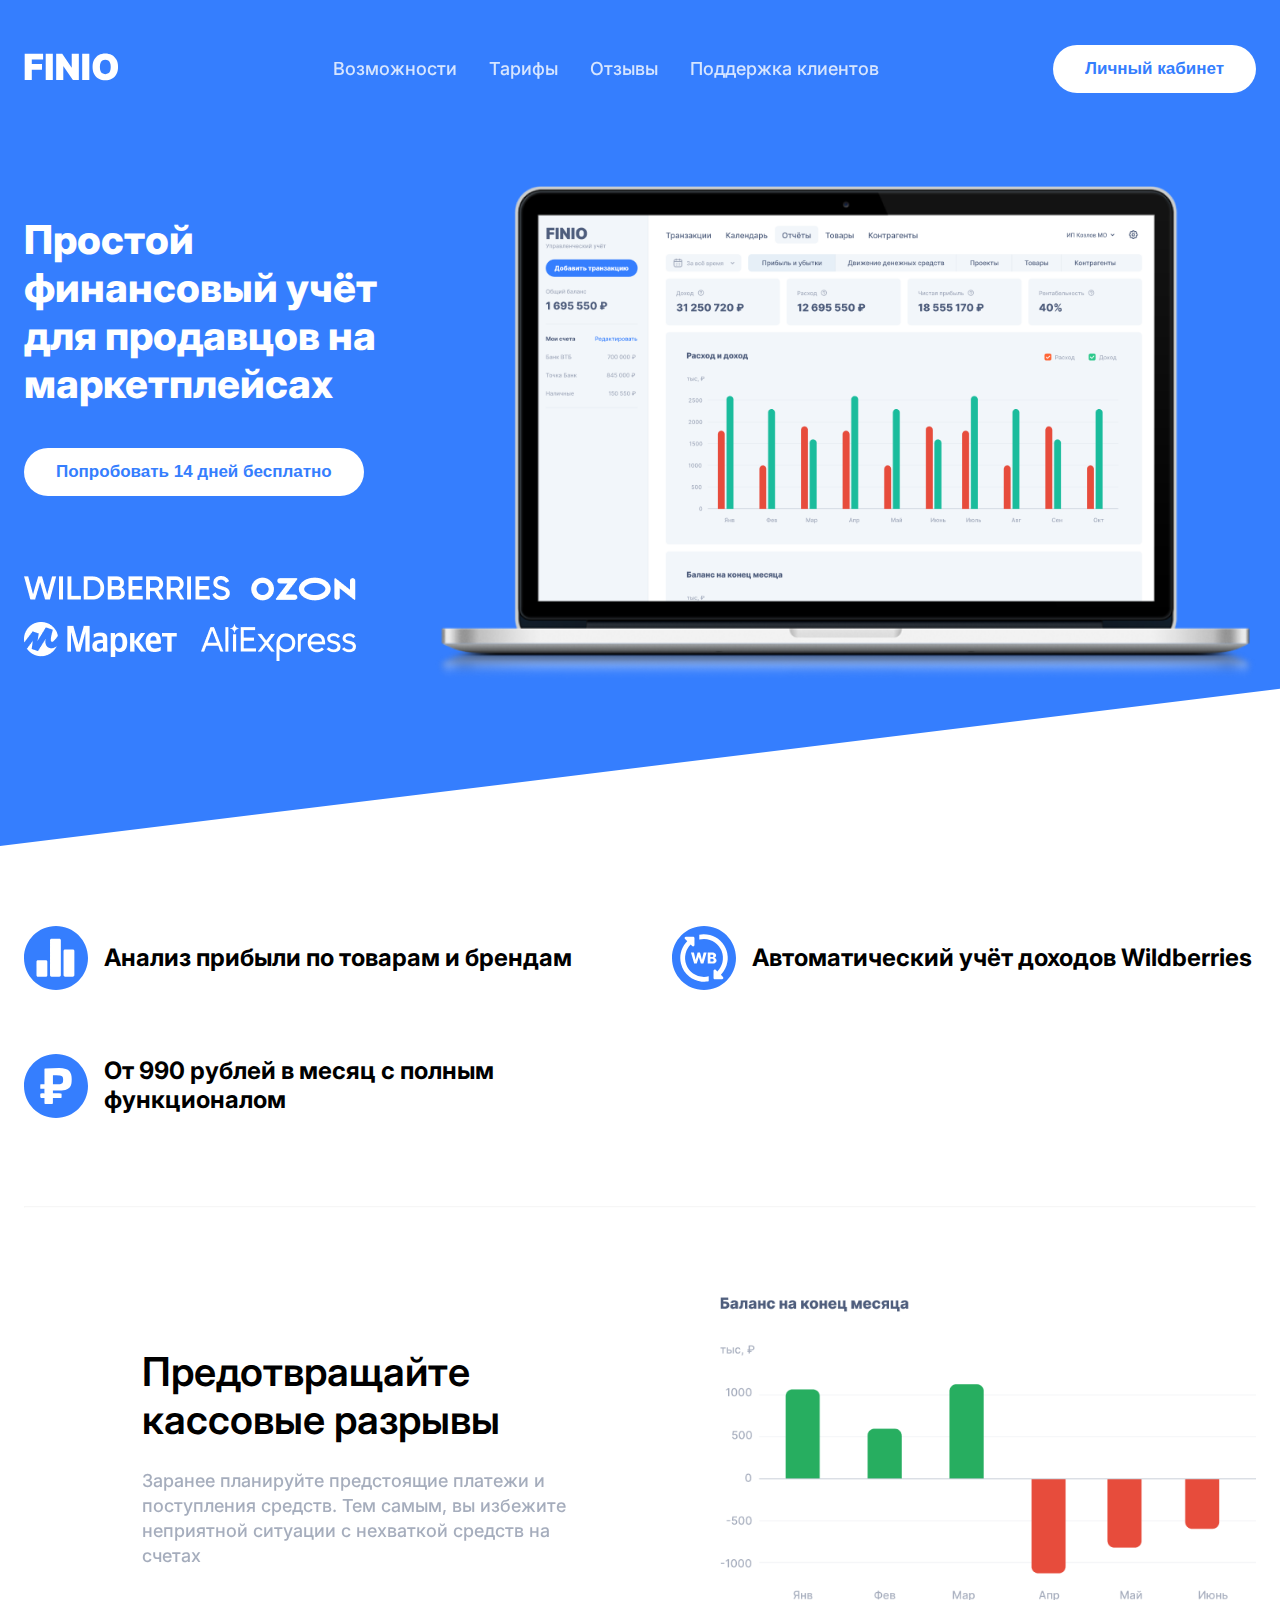
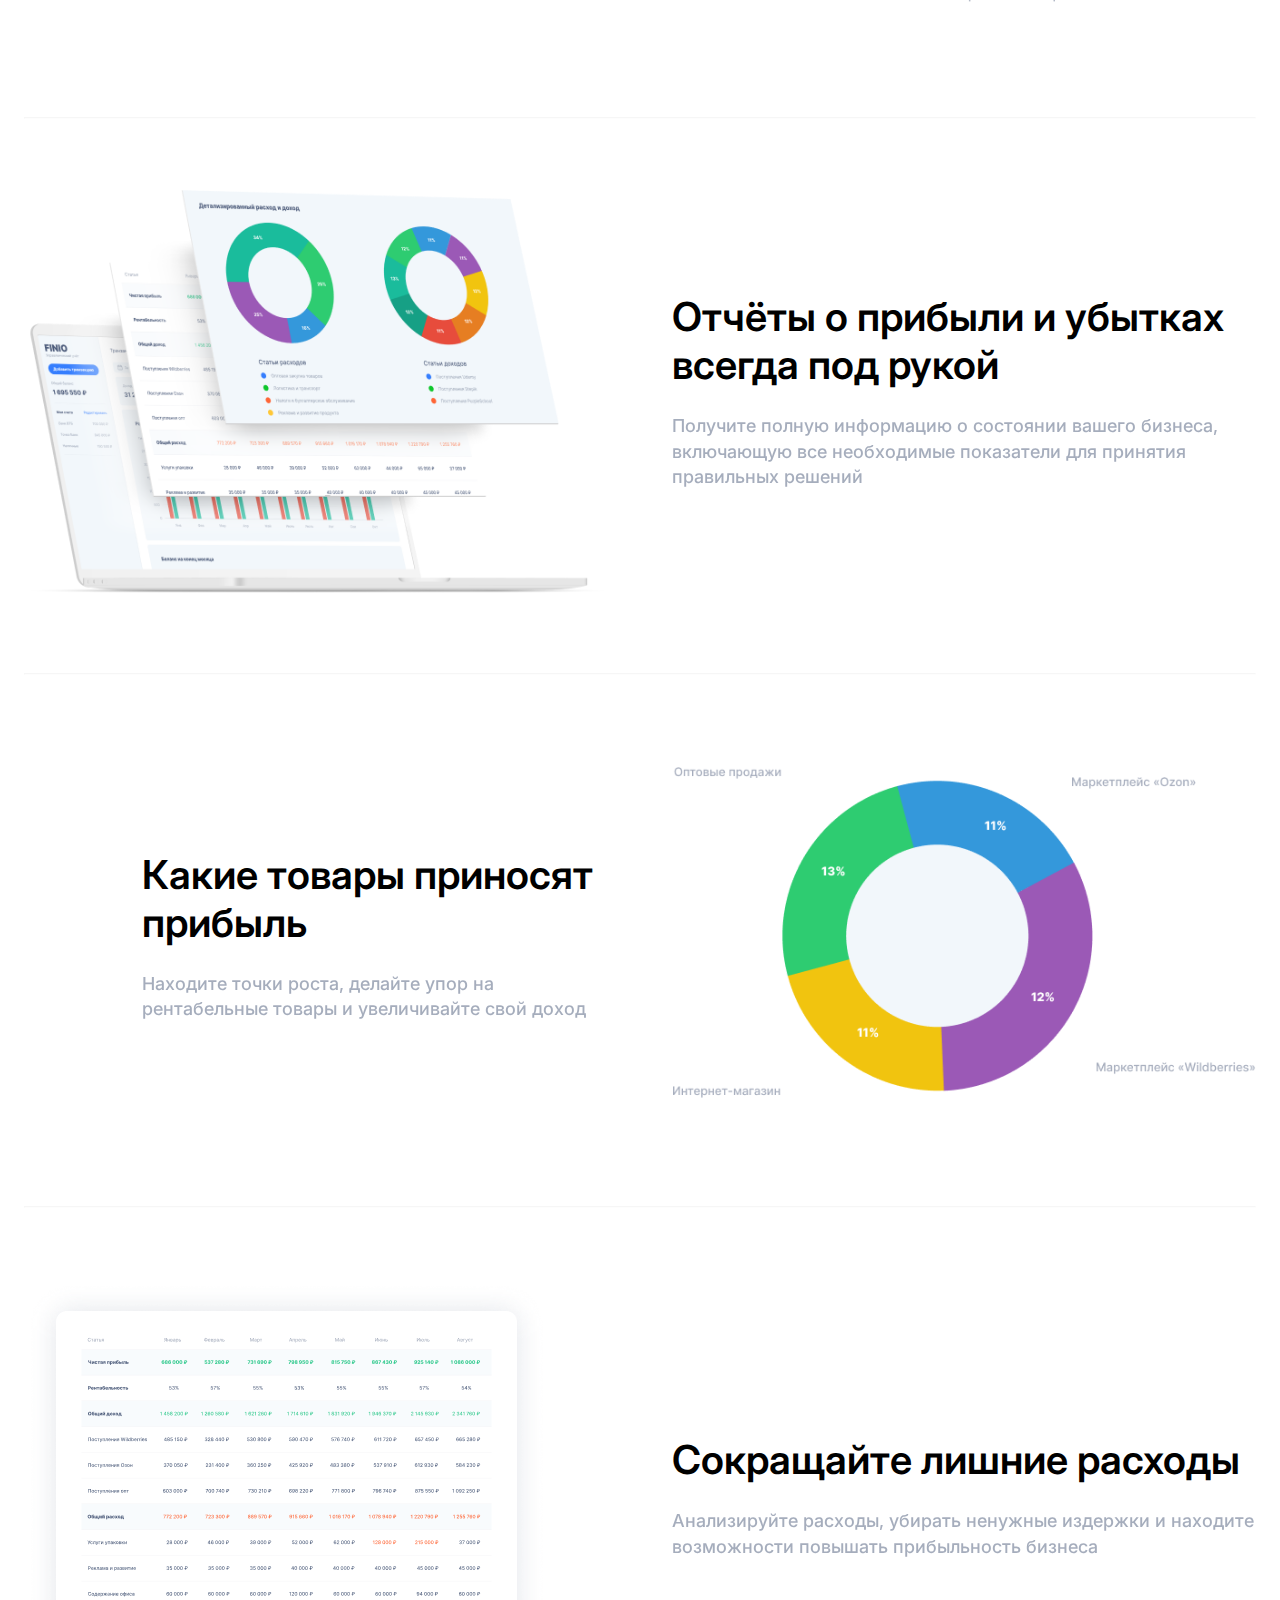
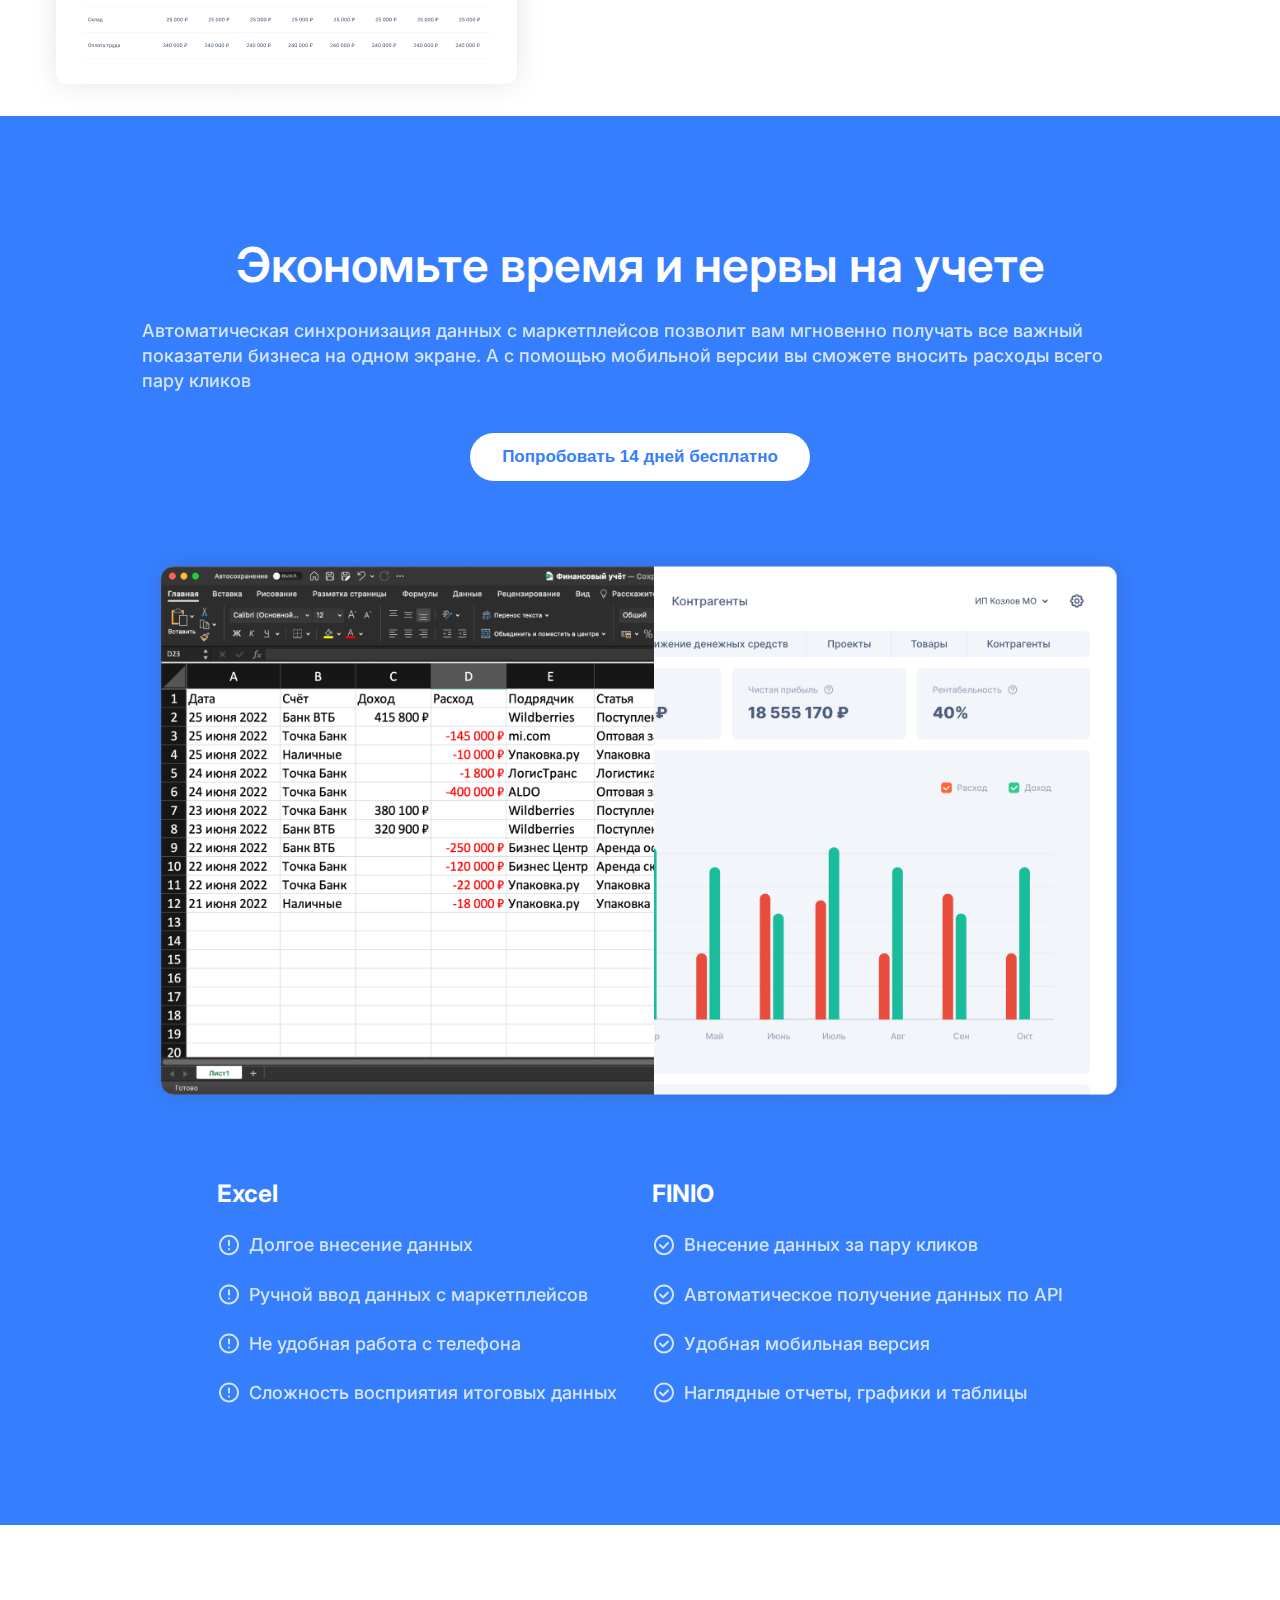
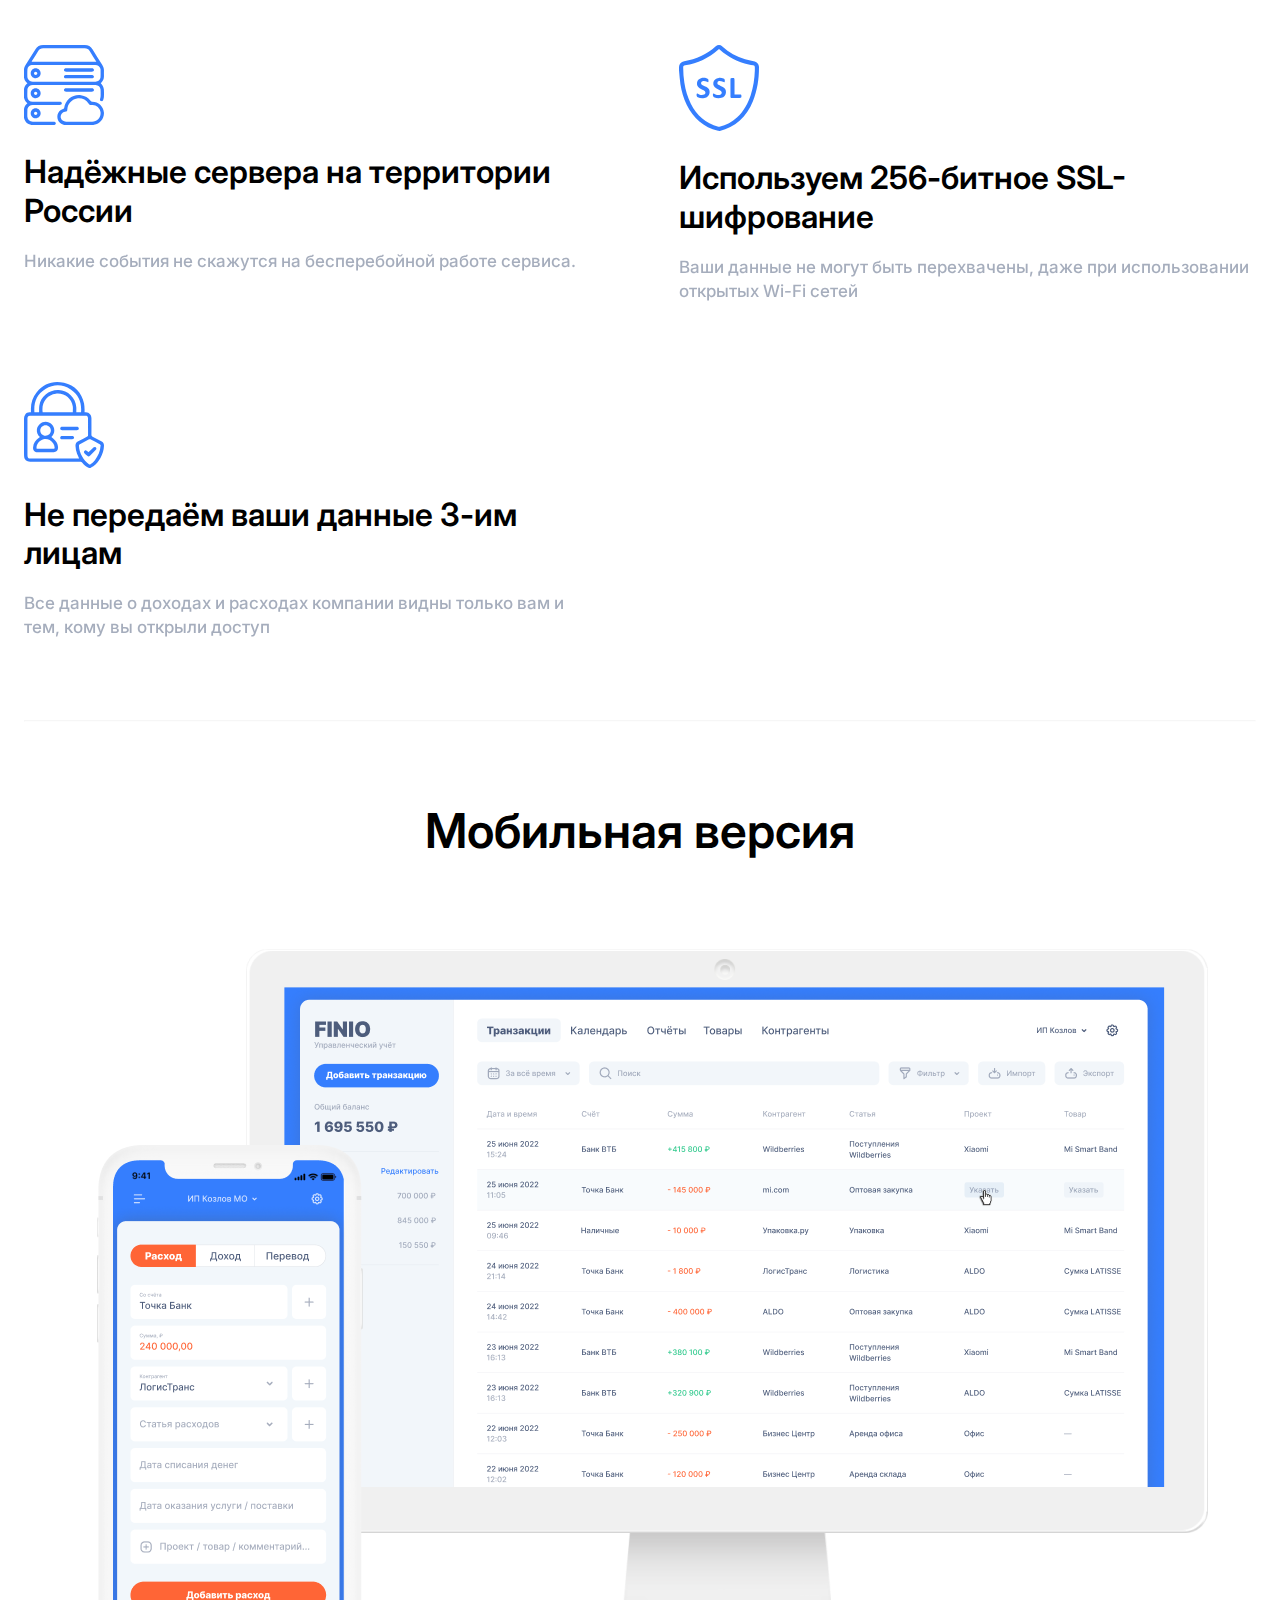
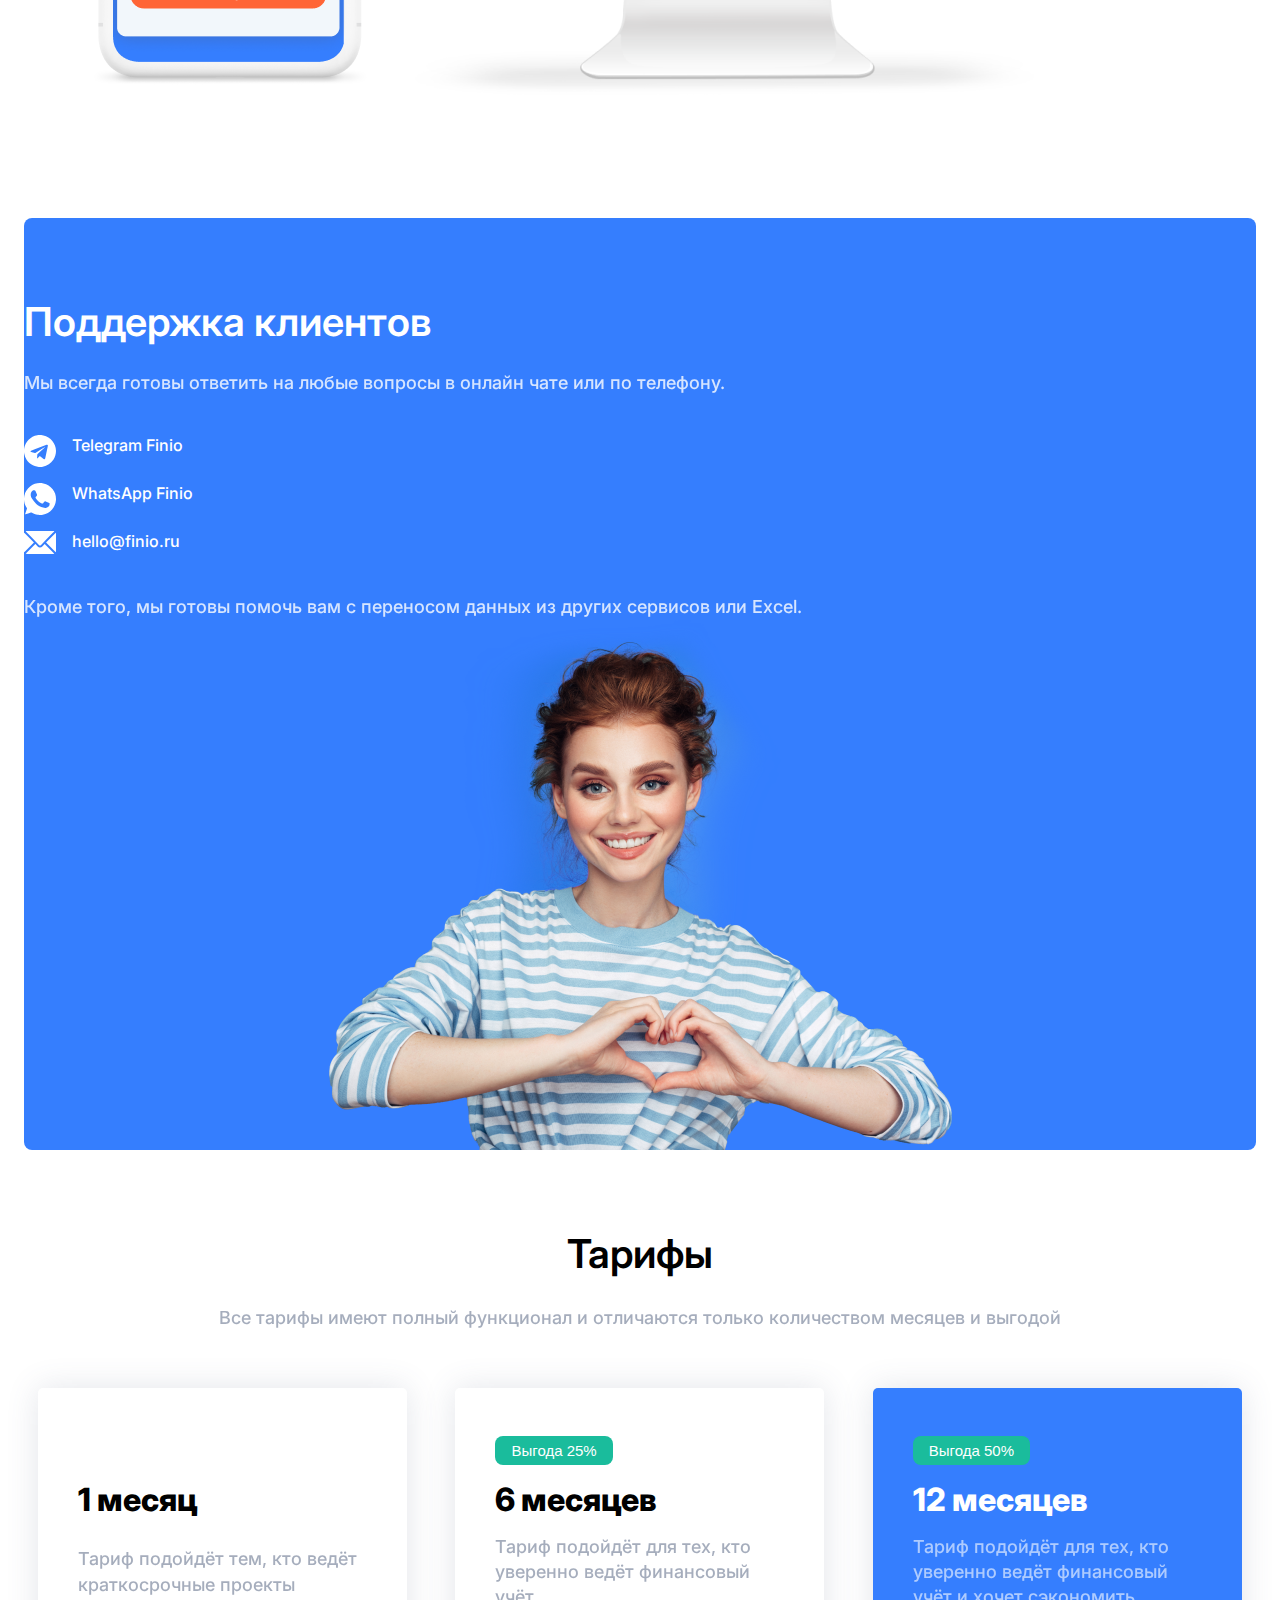
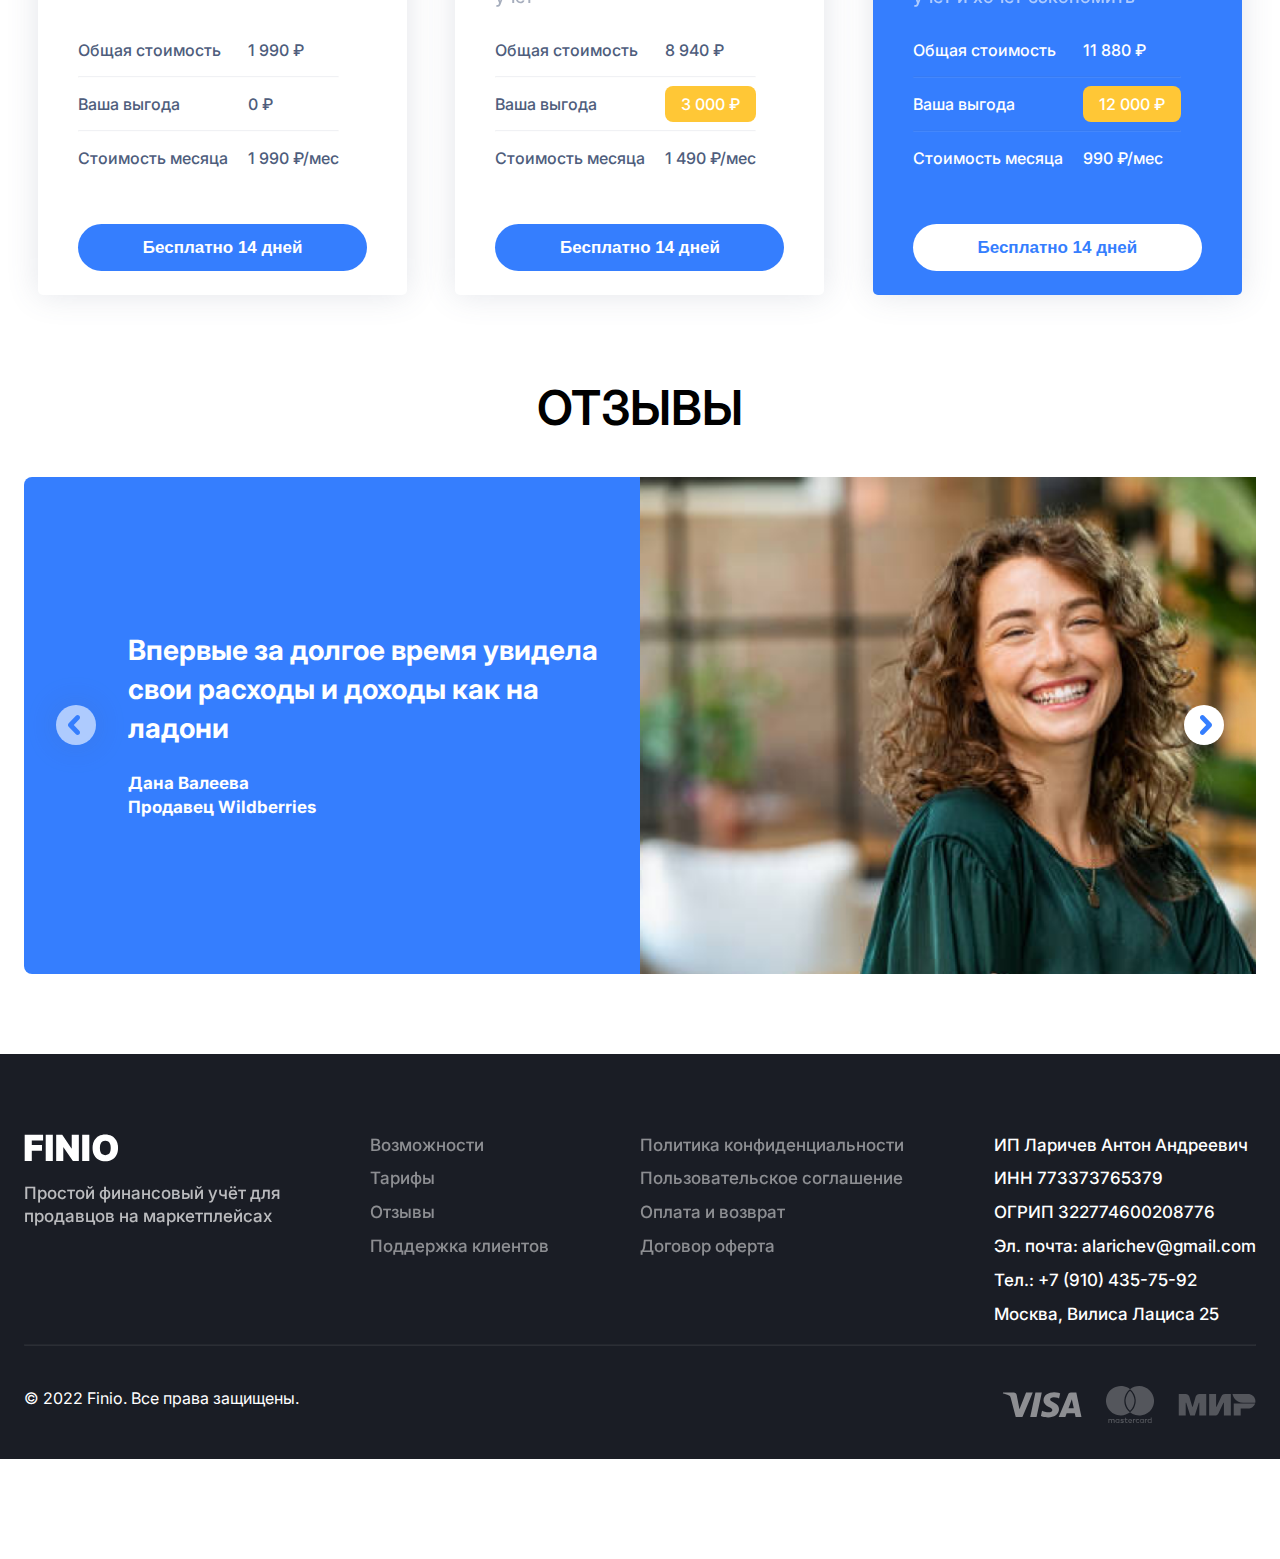
==== commit c3270a29: "завершил финальный проект 3-Finio" ====
--- a/index.html
+++ b/index.html
@@ -2,105 +2,599 @@
 <html lang="en">
     <head>
         <meta charset="UTF-8" />
-        <meta name="viewport" content="width=device-width, initial-scale=1.0" />
-        <title>Страница разработчика</title>
-        <link rel="stylesheet" href="./styles/style.css" />
+        <meta name="viewport" content="width=divice-width, initial-scale=1.0" />
+        <title>FINIO</title>
         <link rel="preconnect" href="https://fonts.googleapis.com" />
         <link rel="preconnect" href="https://fonts.gstatic.com" crossorigin />
         <link
-            href="https://fonts.googleapis.com/css2?family=Roboto:ital,wght@0,100;0,300;0,400;0,500;0,700;0,900;1,100;1,300;1,400;1,500;1,700;1,900&display=swap"
+            href="https://fonts.googleapis.com/css2?family=Inter:wght@100..900&display=swap"
             rel="stylesheet"
         />
+        <link rel="stylesheet" href="./styles/global.css" />
+        <link rel="stylesheet" href="./styles/header.css" />
+        <link rel="stylesheet" href="./styles/components.css" />
+        <link rel="stylesheet" href="./styles/page.css" />
+        <link rel="stylesheet" href="./styles/footer.css" />
     </head>
     <body>
-        <div class="container">
-            <header>
-                <div class="my_blog">
-                    <a href="#"
-                        ><img
-                            src="./images/Rectangle 2.png"
-                            alt="Авторский знак"
-                        />
-                        <p>Мой блог</p></a
+        <main class="main">
+            <header class="header section_blue">
+                <div class="header__wrapper">
+                    <a href="#">
+                        <img
+                            src="./images/finio.svg"
+                            alt="Логотип"
+                            class="header__logo"
+                        />
+                    </a>
+                    <nav>
+                        <ul class="menu">
+                            <li class="menu__item">
+                                <a href="#">Возможности</a>
+                            </li>
+                            <li class="menu__item"><a href="#">Тарифы</a></li>
+                            <li class="menu__item"><a href="#">Отзывы</a></li>
+                            <li class="menu__item">
+                                <a href="#">Поддержка клиентов</a>
+                            </li>
+                        </ul>
+                    </nav>
+                    <button class="button header__login">Личный кабинет</button>
+                    <button
+                        class="header__mobile-menu-button"
+                        aria-expanded="false"
+                        aria-haspopup="tree"
                     >
-                </div>
-                <nav>
-                    <ul class="course">
-                        <li>
-                            <a href="#" class="course__html">HTML и CSS</a>
-                        </li>
-                        <li>
-                            <a href="#" class="course__frontend">Frontend</a>
-                        </li>
-                        <li>
-                            <a href="#" class="course__backend">Backend</a>
-                        </li>
-                    </ul>
-                </nav>
-                <div class="search">
-                    <div class="container__search">
-                        <img src="./images/search.png" alt="Лупа" />
-                        <input type="text" placeholder="Поиск" />
-                    </div>
+                        <img src="images/menu.svg" alt="Мобильное меню" />
+                    </button>
                 </div>
             </header>
-            <section>
-                <div class="about__author">
-                    <div class="container__kurs">
-                        <p>FRONTEND</p>
-                        <img src="./images/Rectangle 5.png" alt="Точка" />
-                        <p>12 мая 2024</p>
-                    </div>
-                    <h1>
-                        Теория цвета - Как цвет влияет на поведение потребителей
-                    </h1>
-                    <div class="author__block">
-                        <img src="./images/Ellipse.png" alt="Разработчик" />
-                        <div class="author__profile">
-                            <p class="author__name">Наталья Васильева</p>
-                            <p class="author__profession">Разработчик</p>
+
+            <section class="section section_rotate">
+                <div class="hero">
+                    <div class="hero__wrapper">
+                        <div class="hero__left">
+                            <h1 class="hero__title">
+                                Простой финансовый учёт для продавцов на
+                                маркетплейсах
+                            </h1>
+                            <button class="button">
+                                Попробовать 14 дней бесплатно
+                            </button>
+                            <img
+                                src="./images/marketplaces.png"
+                                alt="Иконки маркетплайсов"
+                                class="hero__marketplaces"
+                            />
+                        </div>
+                        <img
+                            src="./images/laptop.png"
+                            alt="Фото ноутбука"
+                            class="hero__right"
+                        />
+                    </div>
+                </div>
+            </section>
+
+            <section class="section">
+                <div class="analysis-wrapper">
+                    <div class="analysis-wrapper__item">
+                        <img
+                            src="./images/icons/analysis.svg"
+                            alt="Иконка анализа прибыли"
+                        />
+                        Анализ прибыли по товарам и брендам
+                    </div>
+                    <div class="analysis-wrapper__item">
+                        <img
+                            src="images/icons/wb.svg"
+                            alt="Иконка вайлдберриса"
+                        />
+                        Автоматический учёт доходов Wildberries
+                    </div>
+                    <div class="analysis-wrapper__item">
+                        <img
+                            src="./images/icons/currency.svg"
+                            alt="Иконка валюты"
+                        />
+                        От 990 рублей в месяц с полным функционалом
+                    </div>
+                </div>
+                <hr class="hr" />
+            </section>
+
+            <section class="section">
+                <div class="content__wrapper">
+                    <div class="desc__wrapper desc__reverse">
+                        <div class="title">Предотвращайте кассовые разрывы</div>
+                        <div class="subtitle">
+                            Заранее планируйте предстоящие платежи и поступления
+                            средств. Тем самым, вы избежите неприятной ситуации
+                            с нехваткой средств на счетах
                         </div>
                     </div>
                     <img
-                        src="./images/Rectangle.png"
-                        alt="Картина с комьютером"
-                        class="main_picture"
+                        src="./images/diagrams/diagram-1.png"
+                        alt="Фото диаграммы"
+                        class="diagramma"
                     />
                 </div>
-                <div class="block__text">
-                    <p>
-                        Теория цвета — это особенности эмоционального восприятия
-                        человеком тех или иных цветовых решений. Цвета и
-                        различные их комбинации влияют на психику человека, а
-                        значит, во многом определяют его поведение. Маркетологи
-                        и веб-дизайнеры хорошо знают, что правильно подобранная
-                        цветовая гамма сайта помогает привлечь и удержать
-                        внимание пользователей, сформировать положительное
-                        отношение к продукту, подтолкнуть посетителей к
-                        совершению целевых действий, повысить конверсию.
+                <hr class="hr content__hr" />
+
+                <div class="content__wrapper">
+                    <img
+                        src="./images/diagrams/diagram-2.png"
+                        alt="Фото диаграммы"
+                        class="diagramma"
+                    />
+                    <div class="desc__wrapper">
+                        <div class="title">
+                            Отчёты о прибыли и убытках всегда под рукой
+                        </div>
+                        <div class="subtitle">
+                            Получите полную информацию о состоянии вашего
+                            бизнеса, включающую все необходимые показатели для
+                            принятия правильных решений
+                        </div>
+                    </div>
+                </div>
+                <hr class="hr content__hr" />
+
+                <div class="content__wrapper">
+                    <div class="desc__wrapper desc__reverse">
+                        <div class="title">Какие товары приносят прибыль</div>
+                        <div class="subtitle">
+                            Находите точки роста, делайте упор на рентабельные
+                            товары и увеличивайте свой доход
+                        </div>
+                    </div>
+                    <img
+                        src="./images/diagrams/diagram-3.png"
+                        alt="Фото диаграммы"
+                        class="diagramma"
+                    />
+                </div>
+                <hr class="hr content__hr" />
+
+                <div class="content__wrapper">
+                    <img
+                        src="./images/diagrams/diagram-4.png"
+                        alt="Фото диаграммы"
+                        class="diagramma"
+                    />
+                    <div class="desc__wrapper">
+                        <div class="title">Сокращайте лишние расходы</div>
+                        <div class="subtitle">
+                            Анализируйте расходы, убирать ненужные издержки и
+                            находите возможности повышать прибыльность бизнеса
+                        </div>
+                    </div>
+                </div>
+            </section>
+
+            <section class="section section_blue">
+                <div class="feature-comparison__wrapper">
+                    <div class="title-block feature-comparison__title">
+                        Экономьте время и нервы на учете
+                    </div>
+                    <div class="subtitle subtitle_blue">
+                        Автоматическая синхронизация данных с маркетплейсов
+                        позволит вам мгновенно получать все важный показатели
+                        бизнеса на одном экране. А с помощью мобильной версии вы
+                        сможете вносить расходы всего пару кликов
+                    </div>
+                    <button class="button feature-comparison__button">
+                        Попробовать 14 дней бесплатно
+                    </button>
+                    <img
+                        src="./images/diagrams/comparision.png"
+                        alt="Картина сравнения Excel и Finio"
+                        class="feature-comparison__img"
+                    />
+                    <div class="feature-comparison__comparison">
+                        <div class="feature-comparison__excel">
+                            <div class="items">
+                                <div class="item__title">Excel</div>
+                                <div class="item">
+                                    <img
+                                        src="./images/icons/attention-icon.svg"
+                                        alt="Иконка внимание"
+                                    />
+                                    <div class="subtitle subtitle_blue">
+                                        Долгое внесение данных
+                                    </div>
+                                </div>
+
+                                <div class="item">
+                                    <img
+                                        src="./images/icons/attention-icon.svg"
+                                        alt="Иконка внимание"
+                                    />
+                                    <div class="subtitle subtitle_blue">
+                                        Ручной ввод данных с маркетплейсов
+                                    </div>
+                                </div>
+
+                                <div class="item">
+                                    <img
+                                        src="./images/icons/attention-icon.svg"
+                                        alt="Иконка внимание"
+                                    />
+                                    <div class="subtitle subtitle_blue">
+                                        Не удобная работа с телефона
+                                    </div>
+                                </div>
+
+                                <div class="item">
+                                    <img
+                                        src="./images/icons/attention-icon.svg"
+                                        alt="Иконка внимание"
+                                    />
+                                    <div class="subtitle subtitle_blue">
+                                        Сложность восприятия итоговых данных
+                                    </div>
+                                </div>
+                            </div>
+                        </div>
+
+                        <div class="feature-comparison__finio">
+                            <div class="items">
+                                <div class="item__title">FINIO</div>
+                                <div class="item">
+                                    <img
+                                        src="./images/icons/check-icon.svg"
+                                        alt="Иконка выбора"
+                                    />
+                                    <div class="subtitle subtitle_blue">
+                                        Внесение данных за пару кликов
+                                    </div>
+                                </div>
+
+                                <div class="item">
+                                    <img
+                                        src="./images/icons/check-icon.svg"
+                                        alt="Иконка выбора"
+                                    />
+                                    <div class="subtitle subtitle_blue">
+                                        Автоматическое получение данных по API
+                                    </div>
+                                </div>
+
+                                <div class="item">
+                                    <img
+                                        src="./images/icons/check-icon.svg"
+                                        alt="Иконка выбора"
+                                    />
+                                    <div class="subtitle subtitle_blue">
+                                        Удобная мобильная версия
+                                    </div>
+                                </div>
+
+                                <div class="item">
+                                    <img
+                                        src="./images/icons/check-icon.svg"
+                                        alt="Иконка выбора"
+                                    />
+                                    <div class="subtitle subtitle_blue">
+                                        Наглядные отчеты, графики и таблицы
+                                    </div>
+                                </div>
+                            </div>
+                        </div>
+                    </div>
+                </div>
+            </section>
+
+            <section class="section">
+                <div class="advantages__wrapper">
+                    <div>
+                        <img
+                            src="./images/icons/servers-icon.svg"
+                            alt="Иконка сервера"
+                        />
+                        <div class="advantages__title">
+                            Надёжные сервера на территории России
+                        </div>
+                        <div class="advantages__subtitle">
+                            Никакие события не скажутся на бесперебойной работе
+                            сервиса.
+                        </div>
+                    </div>
+
+                    <div>
+                        <img
+                            src="./images/icons/ssl-icon.svg"
+                            alt="Иконка сервера"
+                        />
+                        <div class="advantages__title">
+                            Используем 256-битное SSL-шифрование
+                        </div>
+                        <div class="advantages__subtitle">
+                            Ваши данные не могут быть перехвачены, даже при
+                            использовании открытых Wi-Fi сетей
+                        </div>
+                    </div>
+
+                    <div>
+                        <img
+                            src="./images/icons/security-icon.svg"
+                            alt="Иконка сервера"
+                        />
+                        <div class="advantages__title">
+                            Не передаём ваши данные 3-им лицам
+                        </div>
+                        <div class="advantages__subtitle">
+                            Все данные о доходах и расходах компании видны
+                            только вам и тем, кому вы открыли доступ
+                        </div>
+                    </div>
+                </div>
+                <hr class="hr advantages__hr" />
+            </section>
+
+            <section class="section">
+                <div class="mobile-version__wrapper">
+                    <div class="title-block">Мобильная версия</div>
+                    <div class="subtitle subtitle_blue mobile-version__title">
+                        Пользоваться всем функционалом сервиса удобно в любом
+                        месте и с любых устройств
+                    </div>
+                    <img
+                        src="./images/mobile-version.png"
+                        alt="Картина мобильной версии"
+                        class="mobile-version__img"
+                    />
+                </div>
+            </section>
+
+            <section class="section">
+                <div class="support__wrapper">
+                    <img
+                        src="./images/girl.png"
+                        alt="Фото девушки"
+                        class="support-left"
+                    />
+                    <div class="support-right">
+                        <div class="title support__title">
+                            Поддержка клиентов
+                        </div>
+                        <div class="subtitle subtitle_blue">
+                            Мы всегда готовы ответить на любые вопросы в онлайн
+                            чате или по телефону.
+                        </div>
+                        <div class="support-right__social">
+                            <div class="social">
+                                <img
+                                    src="./images/social/telegram.svg"
+                                    alt="Иконка телеграмма"
+                                />
+                                <div>Telegram Finio</div>
+                            </div>
+
+                            <div class="social">
+                                <img
+                                    src="./images/social/whatsapp.svg"
+                                    alt="Иконка вотсапа"
+                                />
+                                <div>WhatsApp Finio</div>
+                            </div>
+
+                            <div class="social">
+                                <img
+                                    src="./images/social/email.svg"
+                                    alt="Иконка почты"
+                                />
+                                <div>hello@finio.ru</div>
+                            </div>
+                        </div>
+                        <div class="subtitle subtitle_blue">
+                            Кроме того, мы готовы помочь вам с переносом данных
+                            из других сервисов или Excel.
+                        </div>
+                    </div>
+                </div>
+            </section>
+
+            <section class="section">
+                <div class="tarifs__wrapper">
+                    <h1 class="title tarifs__title">Тарифы</h1>
+                    <p class="subtitle tarifs__subtitle">
+                        Все тарифы имеют полный функционал и отличаются только
+                        количеством месяцев и выгодой
                     </p>
-                    <p>
-                        Универсального ответа на вопрос, как тот или иной цвет
-                        влияет на разных людей, нет. Эмоциональная и
-                        поведенческая реакция каждого человека зависит от
-                        личного опыта. Вместе с тем можно выделить определенные
-                        закономерности влияния цветов на поведение
-                        пользователей.
-                    </p>
-                    <p>
-                        В исследовании «Влияние цвета на маркетинг» (Impact of
-                        color on marketing) говорится, что использование разных
-                        цветов может существенно влиять на настроение и
-                        поведение потребителей. Утверждается, что от 60 до 90%
-                        покупателей (в зависимости от категории продукта) дают
-                        положительную или отрицательную оценку товару,
-                        основываясь только на его цвете.
-                    </p>
-                </div>
-            </section>
-            <footer>
-                <p>Все права защищены (c) 2024</p>
+                    <div class="card__items">
+                        <div class="card__item">
+                            <button class="card__sale card__sale_hidden">
+                                Выгода
+                            </button>
+                            <h2 class="card__title">1 месяц</h2>
+                            <p class="card__subtitle subtitle">
+                                Тариф подойдёт тем, кто ведёт краткосрочные
+                                проекты
+                            </p>
+                            <div class="card__wrapper">
+                                <p>Общая стоимость</p>
+                                <p>1 990 ₽</p>
+                                <hr class="benefit__hr" />
+                                <p>Ваша выгода</p>
+                                <p>0 ₽</p>
+                                <hr class="benefit__hr" />
+                                <p>Стоимость месяца</p>
+                                <p>1 990 ₽/мес</p>
+                            </div>
+                            <button class="card__button">
+                                Бесплатно 14 дней
+                            </button>
+                        </div>
+
+                        <div class="card__item">
+                            <button class="card__sale">Выгода 25%</button>
+                            <h2 class="card__title">6 месяцев</h2>
+                            <p class="card__subtitle subtitle">
+                                Тариф подойдёт для тех, кто уверенно ведёт
+                                финансовый учёт
+                            </p>
+                            <div class="card__wrapper">
+                                <p>Общая стоимость</p>
+                                <p>8 940 ₽</p>
+                                <hr class="benefit__hr" />
+                                <p>Ваша выгода</p>
+                                <p class="benefit">3 000 ₽</p>
+                                <hr class="benefit__hr" />
+                                <p>Стоимость месяца</p>
+                                <p>1 490 ₽/мес</p>
+                            </div>
+                            <button class="card__button">
+                                Бесплатно 14 дней
+                            </button>
+                        </div>
+
+                        <div class="card__item card__benefit">
+                            <button class="card__sale">Выгода 50%</button>
+                            <h2 class="card__title">12 месяцев</h2>
+                            <p class="card__subtitle subtitle">
+                                Тариф подойдёт для тех, кто уверенно ведёт
+                                финансовый учёт и хочет сэкономить
+                            </p>
+                            <div class="card__wrapper">
+                                <p>Общая стоимость</p>
+                                <p>11 880 ₽</p>
+                                <hr class="benefit__hr" />
+                                <p>Ваша выгода</p>
+                                <p class="benefit">12 000 ₽</p>
+                                <hr class="benefit__hr" />
+                                <p>Стоимость месяца</p>
+                                <p>990 ₽/мес</p>
+                            </div>
+                            <button class="card__button card__button_benefit">
+                                Бесплатно 14 дней
+                            </button>
+                        </div>
+                    </div>
+                </div>
+            </section>
+
+            <section class="section">
+                <div class="review">
+                    <div class="title review__title">ОТЗЫВЫ</div>
+                    <div class="review__wrapper">
+                        <div class="review__left">
+                            <div class="review__desc">
+                                <div class="title review__text">
+                                    Впервые за долгое время увидела свои расходы
+                                    и доходы как на ладони
+                                </div>
+                                <div class="subtitle review__subtitle">
+                                    Дана Валеева <br />
+                                    Продавец Wildberries
+                                </div>
+                            </div>
+                            <img
+                                src="./images/icons/arrow-left.svg"
+                                alt="Иконка стрелки налево"
+                                class="arrow-left"
+                            />
+                        </div>
+                        <div class="review__right">
+                            <img
+                                src="./images/review-girl.png"
+                                alt="Фото девушки"
+                                class="review-girl"
+                            />
+                            <img
+                                src="./images/icons/arrow-right.svg"
+                                alt="Иконка стрелки направо"
+                                class="arrow-right"
+                            />
+                        </div>
+                    </div>
+                </div>
+            </section>
+
+            <footer class="footer">
+                <div class="footer__wrapper">
+                    <div class="footer__menu">
+                        <div class="footer__logo">
+                            <div class="logo">
+                                <img src="./images/finio.svg" alt="Логотип" />
+                            </div>
+                            <div class="logo__desc">
+                                Простой финансовый учёт для <br /> продавцов на
+                                маркетплейсах
+                            </div>
+                        </div>
+
+                        <nav>
+                            <ul class="menu-small">
+                                <li class="menu-small__item">
+                                    <a href="#">Возможности</a>
+                                </li>
+                                <li class="menu-small__item">
+                                    <a href="#">Тарифы</a>
+                                </li>
+                                <li class="menu-small__item">
+                                    <a href="#">Отзывы</a>
+                                </li>
+                                <li class="menu-small__item">
+                                    <a href="#">Поддержка клиентов</a>
+                                </li>
+                            </ul>
+                        </nav>
+
+                        <div>
+                            <ul class="menu-small">
+                                <li class="menu-small__item">
+                                    <a href="#">Политика конфиденциальности</a>
+                                </li>
+                                <li class="menu-small__item">
+                                    <a href="#">Пользовательское соглашение</a>
+                                </li>
+                                <li class="menu-small__item">
+                                    <a href="#">Оплата и возврат</a>
+                                </li>
+                                <li class="menu-small__item">
+                                    <a href="#">Договор оферта</a>
+                                </li>
+                            </ul>
+                        </div>
+
+                        <div>
+                            <ul class="menu-small">
+                                <li class="menu-small__item item_opacity">
+                                    ИП Ларичев Антон Андреевич
+                                </li>
+                                <li class="menu-small__item item_opacity">
+                                    ИНН 773373765379
+                                </li>
+                                <li class="menu-small__item item_opacity">
+                                    ОГРИП 322774600208776
+                                </li>
+                                <li class="menu-small__item item_opacity">
+                                    Эл. почта: alarichev@gmail.com
+                                </li>
+                                <li class="menu-small__item item_opacity">
+                                    Тел.: +7 (910) 435-75-92
+                                </li>
+                                <li class="menu-small__item item_opacity">
+                                    Москва, Вилиса Лациса 25
+                                </li>
+                            </ul>
+                        </div>
+                    </div>
+                    <hr class="hr" />
+                    <div class="footer__footer">
+                        <div class="footer__copywrite">
+                            © 2022 Finio. Все права защищены.
+                        </div>
+                        <div class="footer__icons-cards">
+                            <img
+                                src="./images/icons/cards-icon.svg"
+                                alt="Иконки карт"
+                            />
+                        </div>
+                    </div>
+                </div>
             </footer>
-        </div>
+        </main>
     </body>
 </html>
--- a/styles/global.css
+++ b/styles/global.css
@@ -0,0 +1,39 @@
+:root {
+    --color-primary: #FFFFFF;
+    --color-bg: #357EFE;
+    --color-bg-button: #1ABC9C;
+    --color-bg-sale: #FFC736;
+    --color-bg-footer: #1A1D25;
+
+    --color-text: #4E5D7C;
+    --color-text-blue: #357EFE;
+    --color-text-white: #FFFFFF;
+    --color-text-black: #000000;
+
+    --border-5: 5px;
+    --border-8: 8px;
+    --border-34: 34px;
+    --border-47: 47px;
+
+    --layout-width: 1400px;
+}
+
+* {
+    box-sizing: border-box;
+}
+
+html {
+	-webkit-font-smoothing: antialiased;
+	-moz-osx-font-smoothing: grayscale;
+	text-rendering: optimizeLegibility;
+}
+
+body {
+    background: var(--color-primary);
+    color: var(--color-text-white);
+	font-family: 'Inter', sans-serif;
+	font-style: normal;
+	font-weight: 500;
+	margin: 0;
+    padding-bottom: 100px;
+}--- a/styles/header.css
+++ b/styles/header.css
@@ -0,0 +1,52 @@
+.header {
+    padding: 0 24px;
+}
+
+.header__wrapper {
+    max-width: var(--layout-width);
+    margin: 0 auto;
+    padding: 40px 0 89px;
+    display: flex;
+    justify-content: space-between;
+    align-items: center;
+}
+
+.menu {
+    display: flex;
+    gap: 0 32px;
+}
+
+.menu__item {
+    list-style: none;
+}
+
+.menu__item a {
+    text-decoration: none;
+    color: var(--color-text-white);
+    font-size: 18px;
+    font-weight: 500;
+    line-height: 25.2px;
+    opacity: 80%;
+}
+
+.header__mobile-menu-button {
+    display: none;
+    background: none;
+    border: none;
+    cursor: pointer;
+}
+
+
+@media (max-width: 1000px) {
+    .header__login {
+        display: none;
+    }
+
+    .header__mobile-menu-button {
+        display: block;
+    }
+
+    .menu {
+        display: none;
+    }
+}--- a/styles/components.css
+++ b/styles/components.css
@@ -0,0 +1,171 @@
+.section {
+    width: 100%;
+    padding: 0 24px;
+}
+
+.section_blue {
+    background: var(--color-bg);
+    color: var(--color-text-white);
+}
+
+.button {
+    background: var(--color-primary);
+    color: var(--color-text-blue);
+    padding: 12px 32px;
+    border-radius: var(--border-34);
+    border: none;
+    font-size: 17px;
+    font-weight: 800;
+    line-height: 23.8px;
+    cursor: pointer;
+}
+
+.hr {
+    max-width: var(--layout-width);
+    height: 1px;
+    background: var(--color-text);
+    opacity: 8%;
+}
+
+
+/* Content */
+
+.content__wrapper {
+    max-width: var(--layout-width);
+    margin: 0 auto;
+    display: grid;
+    grid-template-columns: repeat(auto-fit, minmax(360px, 1fr));
+    justify-content: center;
+    align-items: center;
+    gap: 0 63px;
+    padding-top: 63px;
+}
+
+.desc__wrapper {
+    display: flex;
+    flex-direction: column;
+    gap: 24px;
+}
+
+.desc__reverse {
+    padding-left: 118px;
+}
+
+.title {
+    font-size: 40px;
+    font-weight: 600;
+    line-height: 48px;
+    color: var(--color-text-black);
+}
+
+.title-block {
+    font-size: 48px;
+    font-weight: 600;
+    line-height: 57.6px;
+    color: var(--color-text-black);
+}
+
+.subtitle {
+    font-size: 18px;
+    font-weight: 500;
+    line-height: 25.2px;
+    color: var(--color-text);
+    opacity: 50%;
+}
+
+.subtitle_blue {
+    color: var(--color-text-white);
+    opacity: 80%;
+}
+
+.diagramma {
+    max-width: 100%;
+}
+
+.content__hr {
+    margin-top: 80px ;
+}
+
+/* Tarifs */
+.tarifs__wrapper {
+    max-width: var(--layout-width);
+    margin: 0 auto;
+    text-align: center;
+}
+
+.card__wrapper {
+    display: grid;
+    grid-template-columns: repeat(2, auto);
+    align-items: center;
+    gap: 0 20px;
+}
+
+.card__item {
+    display: grid;
+    grid-template-rows: auto auto 72px auto auto;
+    justify-items: start;
+    align-items: center;
+    gap: 16px;
+    background: var(--color-primary);
+    box-shadow: 0px 0px 32px 0px rgba(78,93,124,0.16);
+    border-radius: var(--border-5);
+    padding: 48px 40px;
+    text-align: start;
+    width: 369px;
+    height: 507px;
+    color: var(--color-text);
+}
+
+.card__button {
+    width: 100%;
+    font-size: 17px;
+    font-weight: 800;
+    line-height: 23.8px;
+    color: var(--color-text-white);
+    background-color: var(--color-bg);
+    border-radius: var(--border-47);
+    padding: 12px 0;
+    justify-self: center;
+    margin-top: 24px;
+    cursor: pointer;
+    border: none;
+}
+
+.card__button_benefit {
+    background: var(--color-primary);
+    color: var(--color-text-blue);
+}
+
+.card__benefit {
+    background: var(--color-bg);
+    color: var(--color-text-white);
+}
+
+.card__benefit > p {
+    color: var(--color-text-white);
+    opacity: 60%;
+}
+
+.card__benefit > h2 {
+    color: var(--color-text-white);
+}
+
+
+@media (max-width: 800px) {
+    .content__wrapper {
+        padding-top: 48px;
+        gap: 32px;
+    }
+
+    .diagramma:nth-child(n + 1) {
+        order: -1;
+      }
+
+    .desc__reverse {
+        padding-left: 0;
+    }
+
+    .content__hr {
+        margin-top: 48px ;
+    }
+}
--- a/styles/page.css
+++ b/styles/page.css
@@ -0,0 +1,508 @@
+.main {
+    margin: 0 auto;
+}
+
+.section_rotate {
+    height: 660px;
+    overflow: hidden;
+    position: relative;
+}
+
+.section_rotate::after {
+    background: var(--color-bg);
+    bottom: 0;
+    content: '';
+    left: 0;
+    transform: rotate(-7deg);
+    transform-origin: left bottom;
+    position: absolute;
+    right: -100%;
+    top: 0;
+    z-index: -1;
+}
+
+
+/* Hero */
+.hero {
+    max-width: var(--layout-width);
+    margin: 0 auto;
+}
+
+.hero__wrapper {
+    display: grid;
+    grid-template-columns: repeat(3, 1fr);
+    justify-items: flex-end;
+}
+
+.hero__left {
+    display: flex;
+    flex-direction: column;
+    align-items: flex-start;
+    gap: 40px;
+    padding-top: 30px;
+}
+
+.hero__title {
+    font-size: 40px;
+    font-weight: 800;
+    line-height: 48px;
+    margin: 0;
+}
+
+.hero__marketplaces {
+    margin-top: 40px;
+}
+
+.hero__right {
+    grid-column: span 2;
+    max-width: 100%;
+}
+
+
+/*Analysis*/
+.analysis-wrapper {
+    max-width: var(--layout-width);
+    margin: 0 auto;
+    display: grid;
+    grid-template-columns: repeat(auto-fit, minmax(370px, 1fr));
+    gap: 64px;
+    padding: 80px 0;
+}
+
+.analysis-wrapper__item {
+    display: flex;
+    align-items: center;
+    gap: 16px;
+    font-size: 24px;
+    font-weight: 700;
+    line-height: 28.8px;
+    color: var(--color-text-black);
+}
+
+
+/* Feature-comparison */
+.feature-comparison__wrapper {
+    max-width: var(--layout-width);
+    margin: 0 auto;
+    display: flex;
+    flex-direction: column;
+    align-items: center;
+    padding: 0 118px;
+}
+
+.feature-comparison__title {
+    color: var(--color-text-white);
+    margin: 120px 0 24px;
+}
+
+.feature-comparison__button {
+    margin: 40px 0 64px;
+}
+
+.feature-comparison__comparison {
+    display: grid;
+    grid-template-columns: repeat(2, 1fr);
+    gap: 24px;
+}
+
+.feature-comparison__img {
+    max-width: 100%;
+}
+
+.items {
+    display: flex;
+    flex-direction: column;
+    gap: 24px;
+    padding: 64px 0 120px;
+}
+
+.item__title {
+    font-size: 24px;
+    font-weight: 700;
+    line-height: 28.8px;
+}
+
+.item {
+    display: flex;
+    gap: 8px;
+}
+
+
+/* Advantages */
+.advantages__wrapper {
+    max-width: var(--layout-width);
+    margin: 0 auto;
+    display: grid;
+    grid-template-columns: repeat(auto-fit, minmax(370px, 1fr));
+    gap: 78px;
+    padding-top: 120px;
+}
+
+.advantages__title {
+    font-size: 32px;
+    font-weight: 600;
+    line-height: 38.4px;
+    color: var(--color-text-black);
+    margin: 24px 0 20px;
+}
+
+.advantages__subtitle {
+    font-size: 17px;
+    font-weight: 500;
+    line-height: 23.8px;
+    color: var(--color-text);
+    opacity: 50%;
+}
+
+.advantages__hr {
+    margin-top: 80px;
+    margin-bottom: 80px;
+}
+
+
+/* Mobile version */
+.mobile-version__wrapper {
+    max-width: var(--layout-width);
+    margin: 0 auto;
+    display: flex;
+    flex-direction: column;
+    align-items: center;
+}
+
+.mobile-version__title {
+    margin: 24px 0 40px;
+}
+
+.mobile-version__img {
+    margin-bottom:  120px;
+}
+
+.mobile-version__img img {
+    width: 677px;
+    height: 450px;
+    padding-left: 24px;
+}
+
+
+/* Support */
+.support__wrapper {
+    max-width: var(--layout-width);
+    margin: 0 auto;
+    display: grid;
+    grid-template-columns: repeat(2, 1fr);
+    border-radius: var(--border-8);
+    background: var(--color-bg);
+}
+
+.support-left {
+    max-width: 100%;
+}
+
+.support__title {
+    color: var(--color-text-white);
+    margin: 80px 0 24px;
+}
+
+.support-right__social {
+    display: flex;
+    flex-direction: column;
+    gap: 16px;
+    margin: 40px 0;
+}
+
+.social {
+    display: flex;
+    gap: 16px;
+}
+
+
+/* Tarifs */
+.tarifs__title {
+    margin-top: 80px;
+}
+
+.card__sale {
+    border: none;
+    border-radius: var(--border-8);
+    background: var(--color-bg-button);
+    color: var(--color-text-white);
+    padding: 4px 16px;
+    font-size: 15px;
+    line-height: 21px;
+}
+
+.card__sale_hidden {
+    background-color: var(--color-primary);
+}
+
+.card__title {
+    font-size: 32px;
+    font-weight: 800;
+    line-height: 38.4px;
+    color: var(--color-text-black);
+    margin: 0;
+}
+
+.card__items {
+    display: grid;
+    grid-template-columns: repeat(auto-fit, minmax(351px, 1fr));
+    grid-template-rows: auto auto 20px auto auto;
+    justify-items: center;
+    gap: 16px 20px;
+    padding-top: 40px;
+}
+
+.benefit {
+    display: flex;
+    align-items: center;
+    color: var(--color-text-white);
+    background-color: var(--color-bg-sale);
+    border-radius: var(--border-8);
+    padding: 8px 16px;
+    margin: 0;
+}
+
+.benefit__hr {
+    width: 100%;
+    grid-column: span 2;
+    border-top: 1px solid var(--color-text);
+    opacity: 8%;
+    margin: 0;
+}
+
+
+/* Reviews */
+.review {
+    max-width: var(--layout-width);
+    margin: 0 auto;
+}
+
+.review__title {
+    font-size: 48px;
+    font-weight: 600;
+    line-height: 57.6px;
+    text-align: center;
+    padding-bottom: 40px;
+}
+
+.review__wrapper {
+    display: grid;
+    grid-template-columns: repeat(2, 1fr);
+    background: var(--color-bg);
+    border-radius: var(--border-8);
+    margin-bottom: 80px;
+}
+
+.review__left {
+    display: flex;
+    align-items: center;
+}
+
+.review__right {
+    display: flex;
+    flex-direction: row-reverse;
+    align-items: center;
+}
+
+.review-girl {
+    width: 100%;
+    height: 100%;
+    overflow: hidden;
+}
+
+.review-girl img {
+    min-width: 100%;
+    min-height: 100%;
+}
+
+.arrow-left {
+    position: absolute;
+}
+
+.arrow-right {
+    position: absolute;
+}
+
+.review__desc {
+    padding-left: 104px;
+}
+
+.review__text {
+    font-size: 28px;
+    font-weight: 700;
+    line-height: 39.2px;
+    color: var(--color-text-white);
+    padding-bottom: 24px;
+}
+
+.review__subtitle {
+    font-size: 17px;
+    font-weight: 700;
+    line-height: 23.8px;
+    color: var(--color-text-white);
+    opacity: 100%;
+}
+
+
+@media (max-width: 1400px) {
+    .support__wrapper {
+        grid-template-columns: 1fr;
+    }
+
+    .support-left {
+        order: 1;
+        justify-self: center;
+    }
+}
+
+@media (max-width: 1200px) {
+    .hero__right {
+        display: none;
+    }
+
+    .hero__wrapper {
+        grid-template-columns: 1fr 1fr;
+    }
+
+    .support-left {
+        order: 1;
+    }
+}
+
+@media (max-width: 1000px) {
+    .hero__left {
+        gap: 32px;
+    }
+
+    .hero__wrapper {
+        grid-template-columns: 1fr;
+    }
+
+    .hero__title {
+    font-size: 32px;
+    font-weight: 800;
+    line-height: 38.4px;
+    }
+
+    .hero__marketplaces {
+        margin-top: 24px;
+    }
+
+    .section_rotate {
+        height: 400px;
+    }
+
+    .analysis-wrapper {
+        padding: 32px 0;
+        gap: 32px;
+    }
+
+    .feature-comparison__wrapper {
+        padding: 0 24px;
+    }
+
+    .feature-comparison__comparison {
+        grid-template-columns: 1fr;
+        gap: 0;
+        padding: 54px 0 16px;
+    }
+
+    .feature-comparison__title {
+    font-size: 36px;
+    line-height: 43.2px;
+    }
+
+    .feature-comparison__button {
+        margin: 32px 0 48px;
+    }
+
+    .items {
+        padding: 0 0 48px;
+    }
+
+    .advantages__wrapper {
+        padding-top: 64px;
+        gap: 32px;
+        align-items: start;
+    }
+
+    .advantages__title {
+    font-size: 24px;
+    line-height: 28.8px;
+    }
+
+    .advantages__hr {
+        margin-top: 48px;
+        margin-bottom: 48px;
+    }
+
+    .mobile-version__wrapper {
+        padding: 0 24px;
+        align-items: start;
+    }
+
+    .mobile-version__title {
+    font-size: 36px;
+    line-height: 43.2px;
+    }
+
+    .support__wrapper {
+        padding: 0 24px;
+    }
+
+    .tarifs__title {
+        margin-top: 48px;
+    }
+
+    .review__text {
+        font-size: 24px;
+        font-weight: 700;
+        line-height: 33.6px;
+    }
+}
+
+@media (max-width: 800px) {
+    .card__items {
+        display: block;
+    }
+
+    .arrow-left {
+        display: none;
+    }
+    
+    .arrow-right {
+        display: none;
+    }
+
+    .review__title {
+        margin-top: 64px;
+    }
+
+    .review__wrapper {
+        grid-template-columns: 1fr;
+    }
+
+    .review__desc {
+        padding-left: 24px;
+    }
+
+    .review__right {
+        order: -1;
+        padding-bottom: 40px;
+    }
+
+    .review__left {
+        padding-bottom: 104px;
+    }
+}
+
+
+@media (max-width: 500px) {
+    .review__title {
+        text-align: left;
+    }
+
+    .tarifs__wrapper {
+        text-align: left;
+    }
+}--- a/styles/footer.css
+++ b/styles/footer.css
@@ -0,0 +1,66 @@
+.footer {
+    background-color: var(--color-bg-footer);
+}
+
+.footer__wrapper {
+    max-width: var(--layout-width);
+    margin: 0 auto;
+    padding: 80px 24px 32px;
+}
+
+.logo__desc {
+    font-size: 17px;
+    font-weight: 500;
+    line-height: 23.8px;
+    opacity: 70%;
+    padding-top: 16px;
+}
+
+.footer__menu {
+    display: flex;
+    justify-content: space-between;
+    flex-wrap: wrap;
+    gap: 40px;
+}
+
+.menu-small {
+    list-style: none;
+    padding: 0;
+    margin: 0;
+}
+
+.menu-small__item {
+    font-size: 17px;
+    font-weight: 500;
+    line-height: 23.8px;
+    opacity: 50%;
+    padding-bottom: 10px;
+}
+
+.item_opacity {
+    opacity: 100%;
+}
+
+.menu-small__item a {
+    color: var(--color-text-white);
+    text-decoration: none;
+}
+
+.menu-small__item a:hover {
+    color: var(--color-text-blue);
+}
+
+.footer__footer {
+    display: flex;
+    justify-content: space-between;
+    flex-wrap: wrap;
+    gap: 40px;
+    padding-top: 32px;
+}
+
+.footer__copywrite {
+    font-weight: 400;
+    font-size: 16px;
+    line-height: 150%;
+    color: var(--color-link-hover);
+}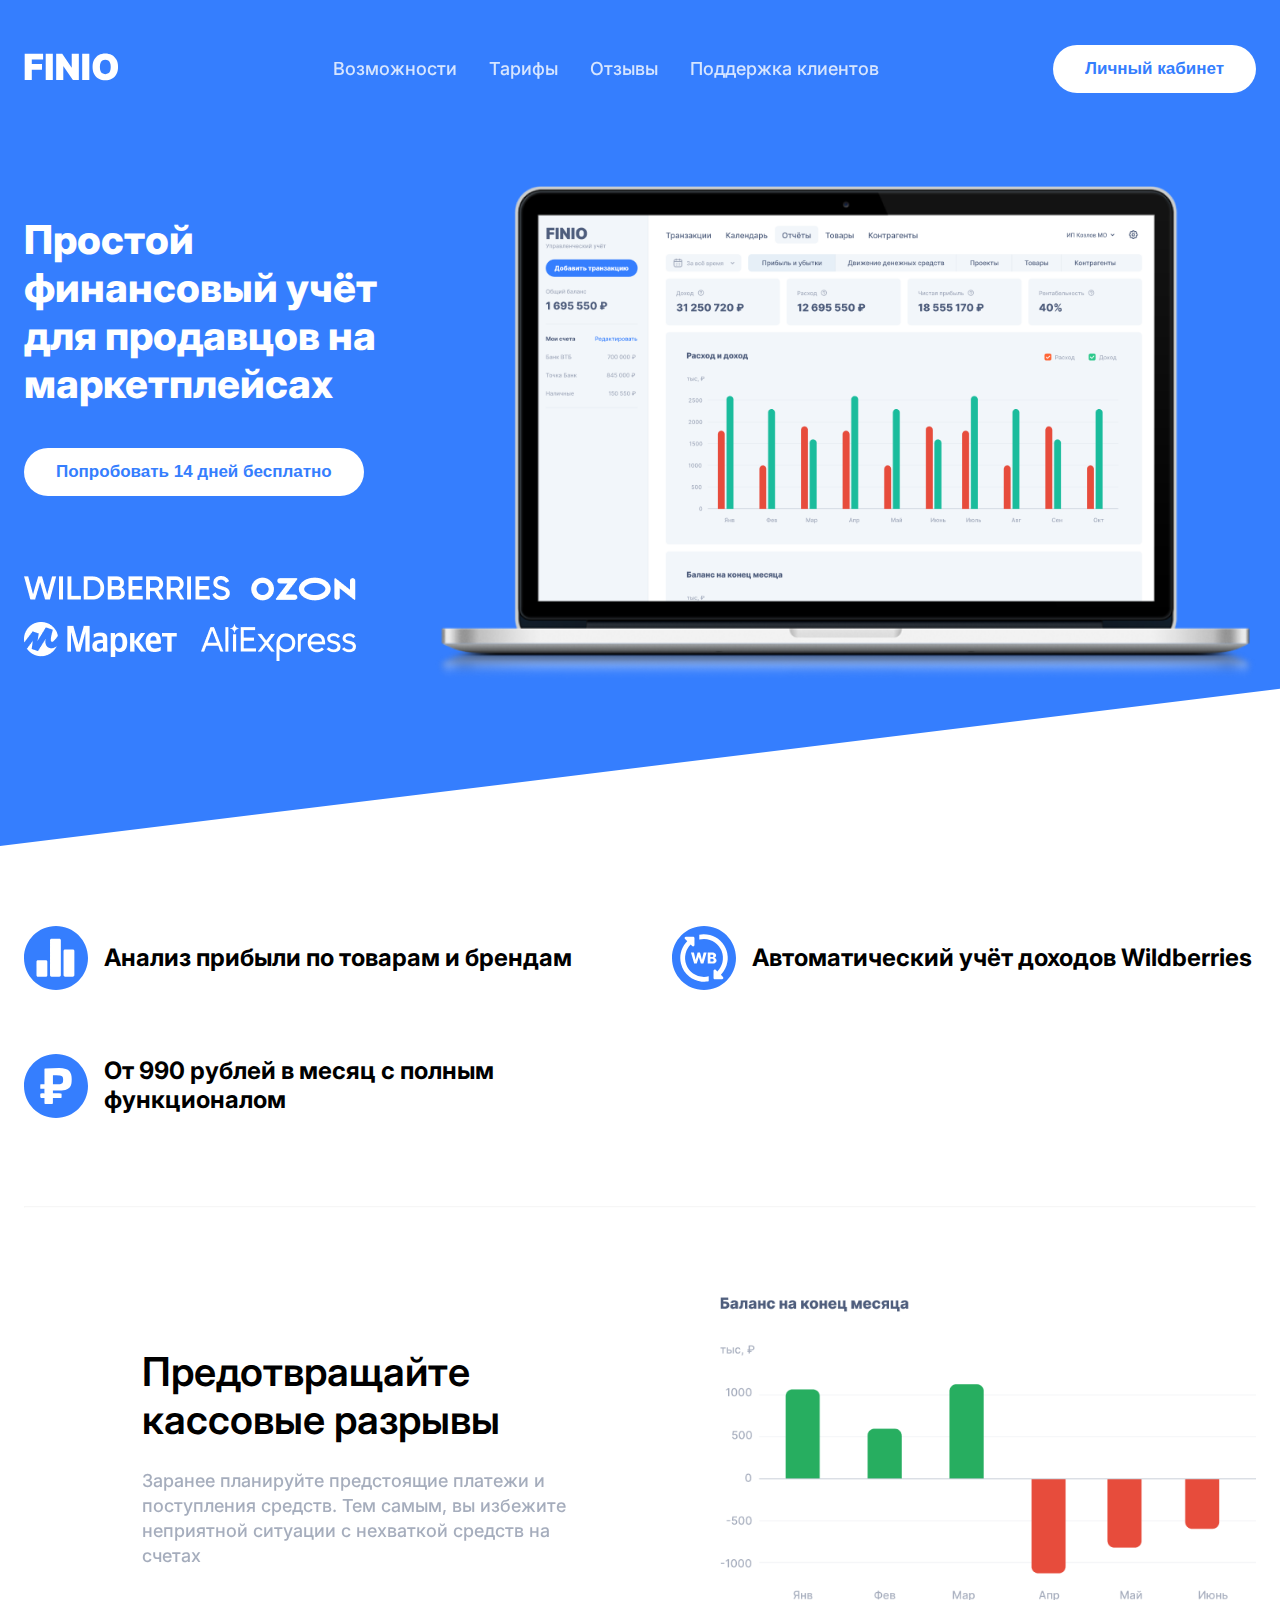
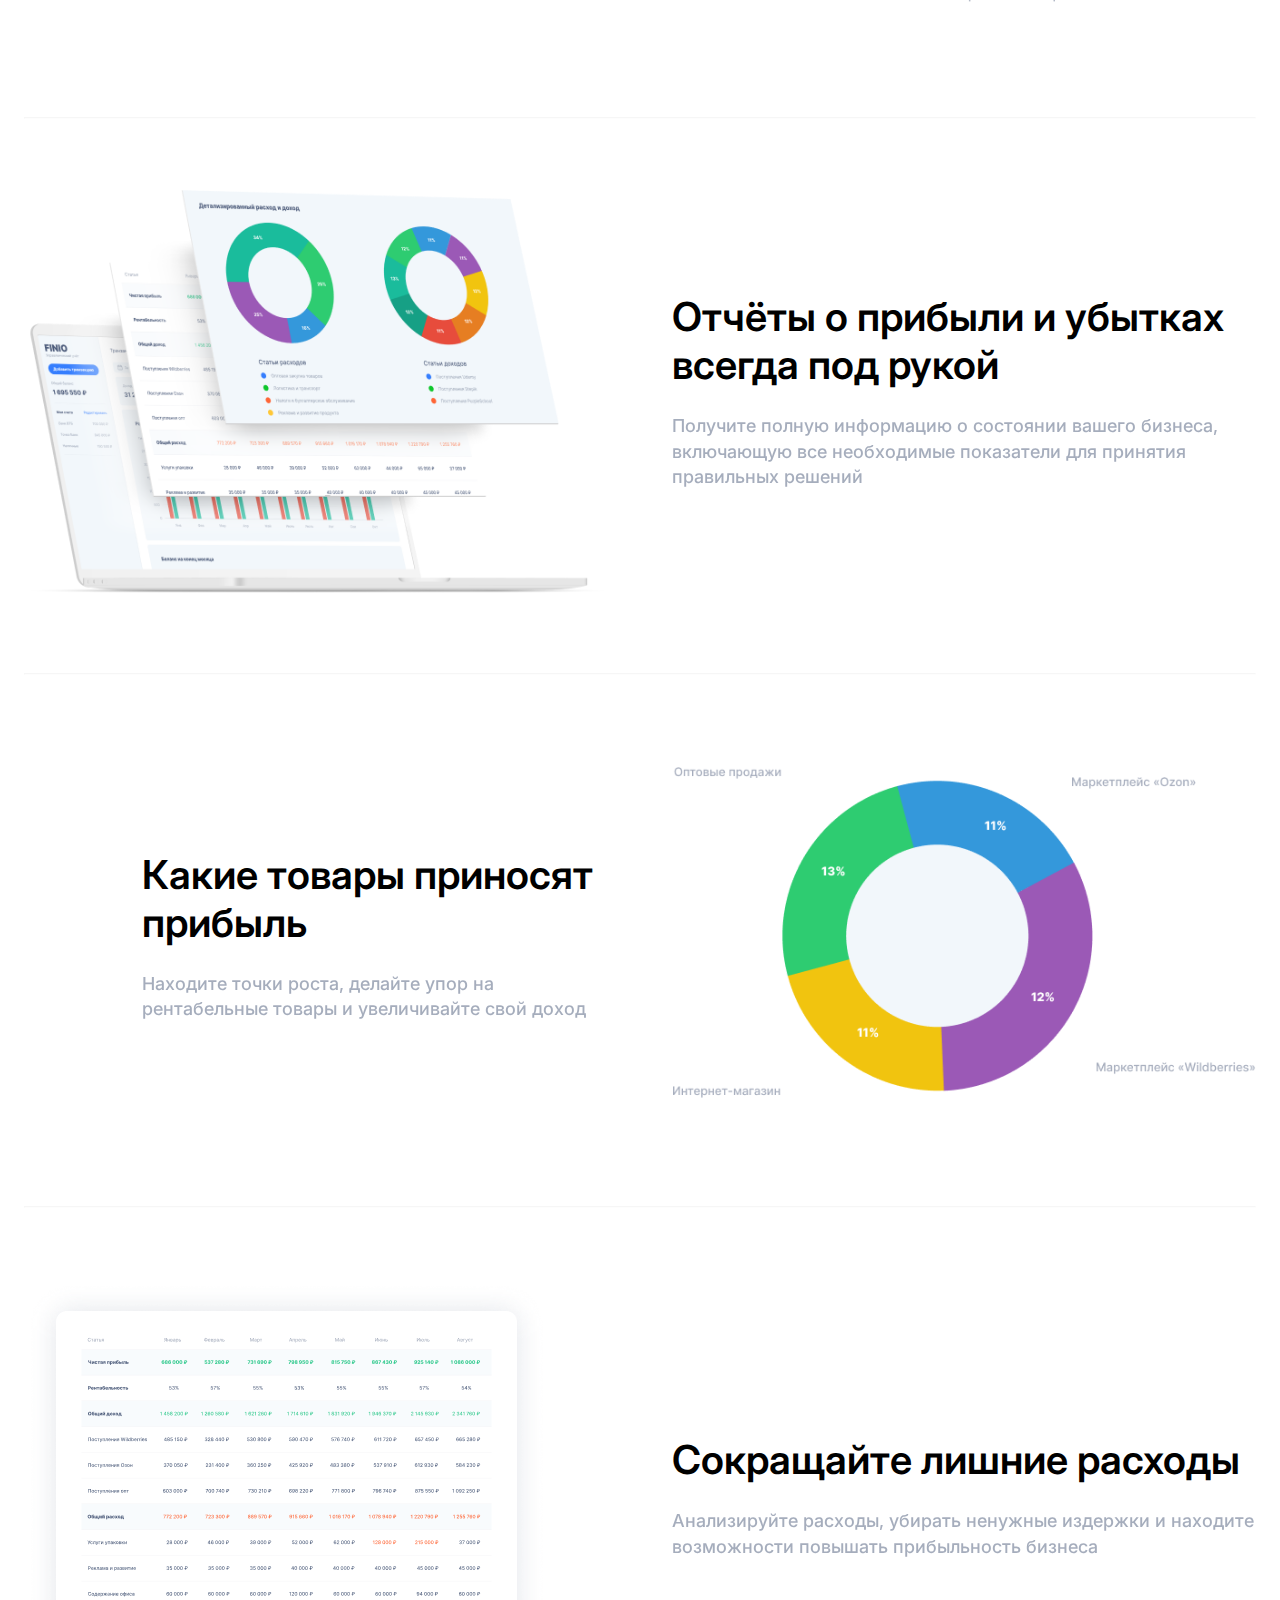
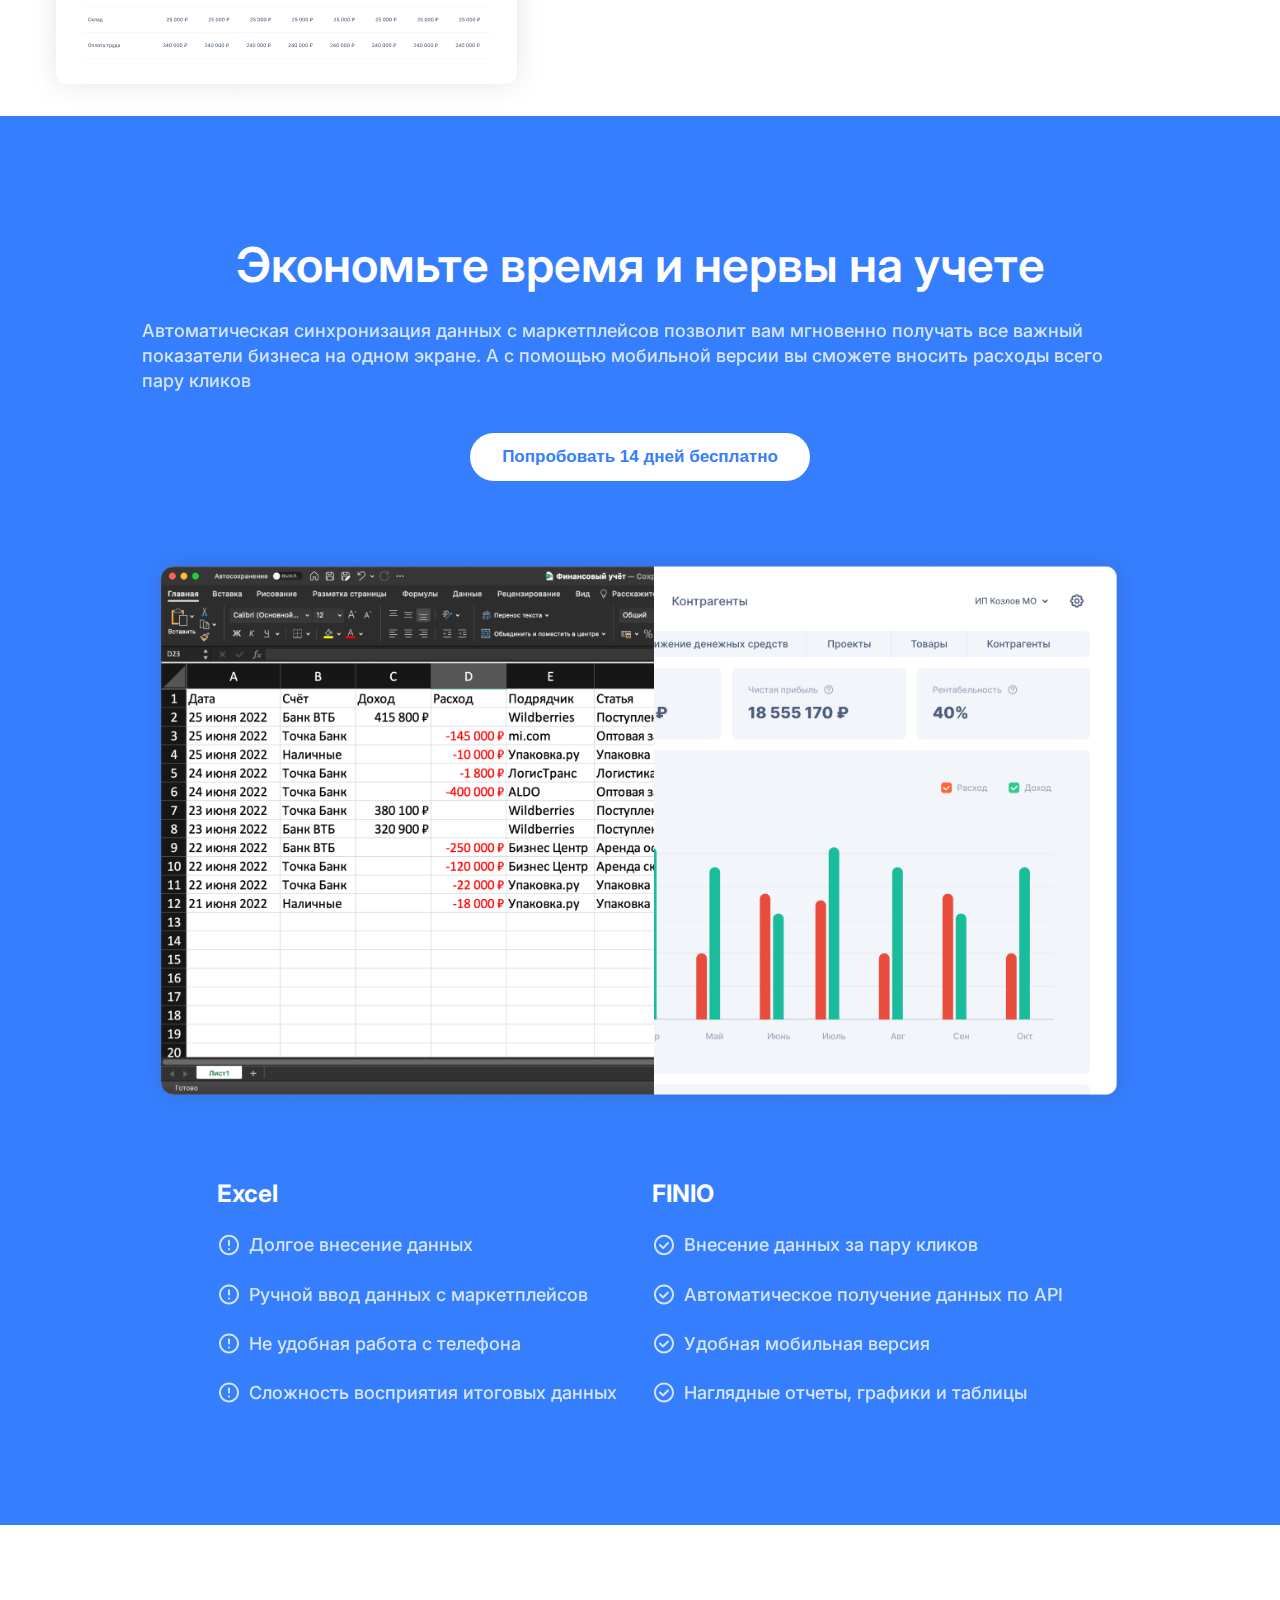
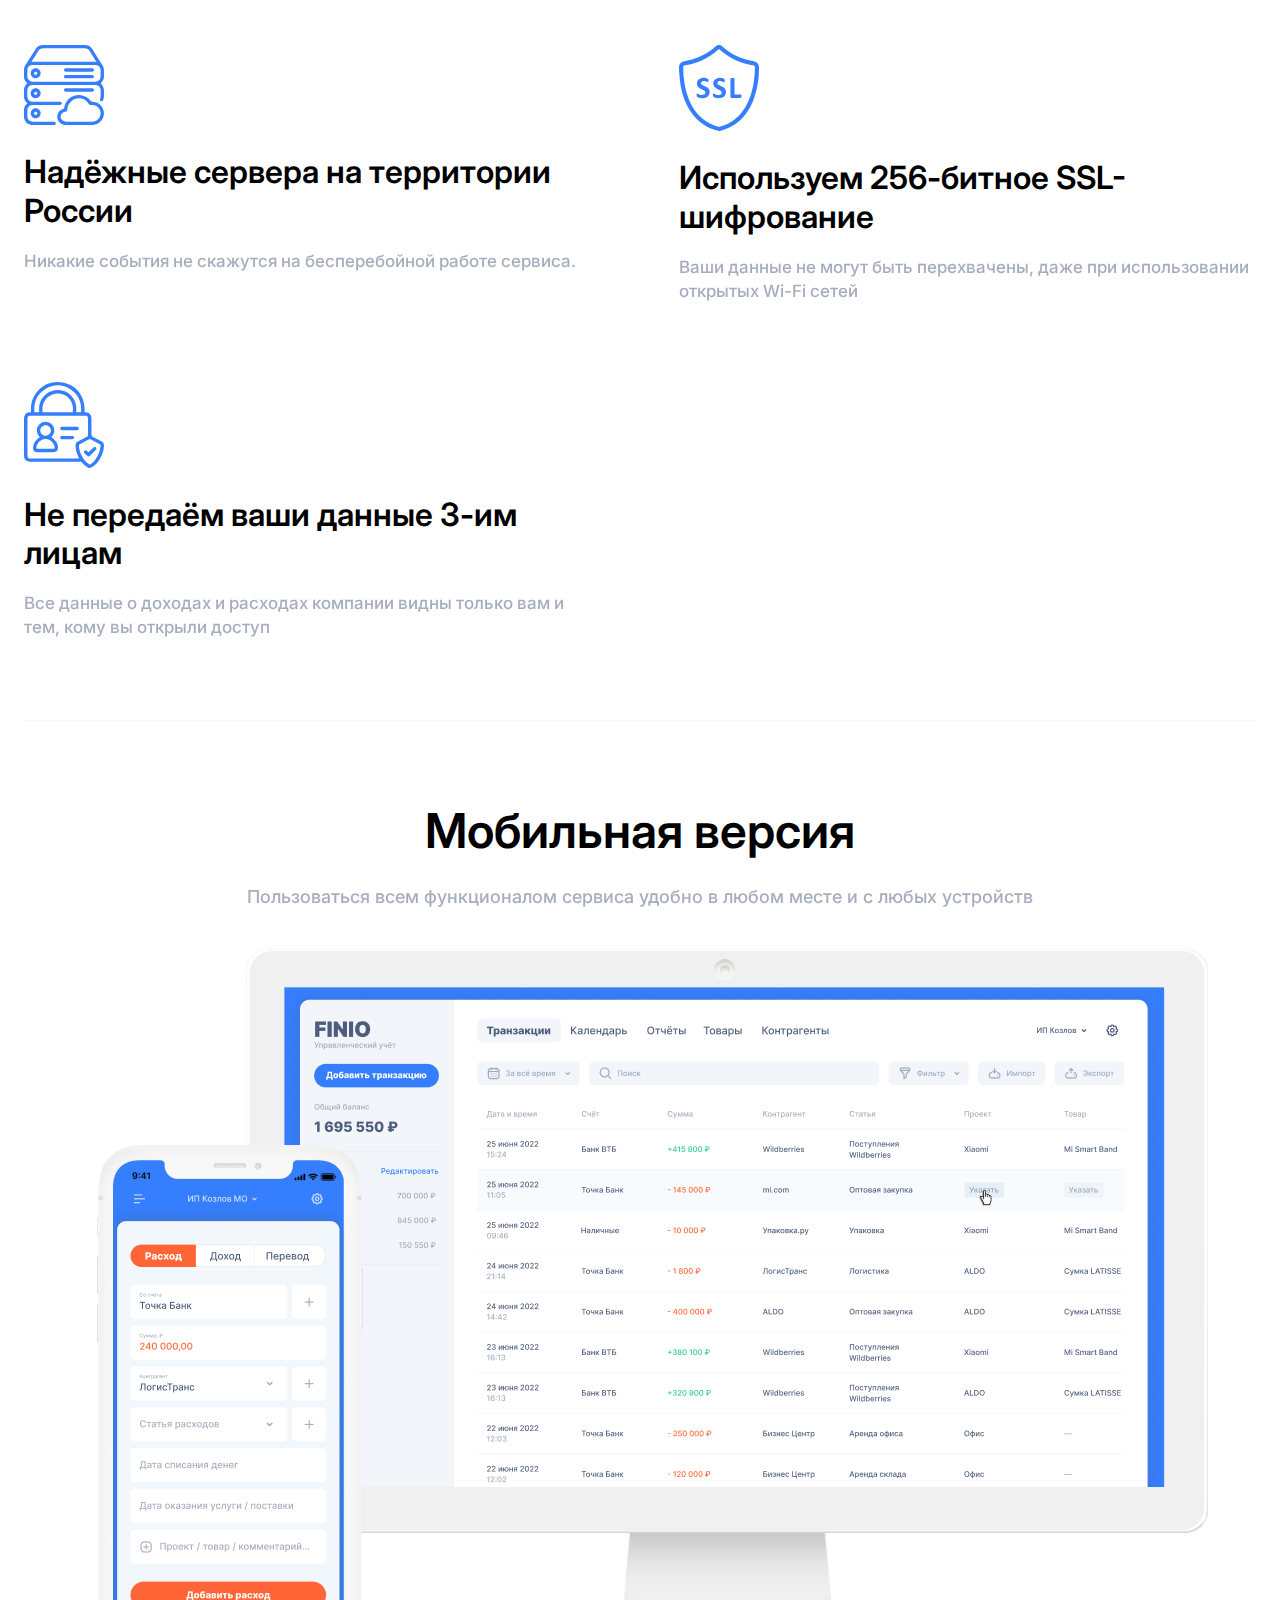
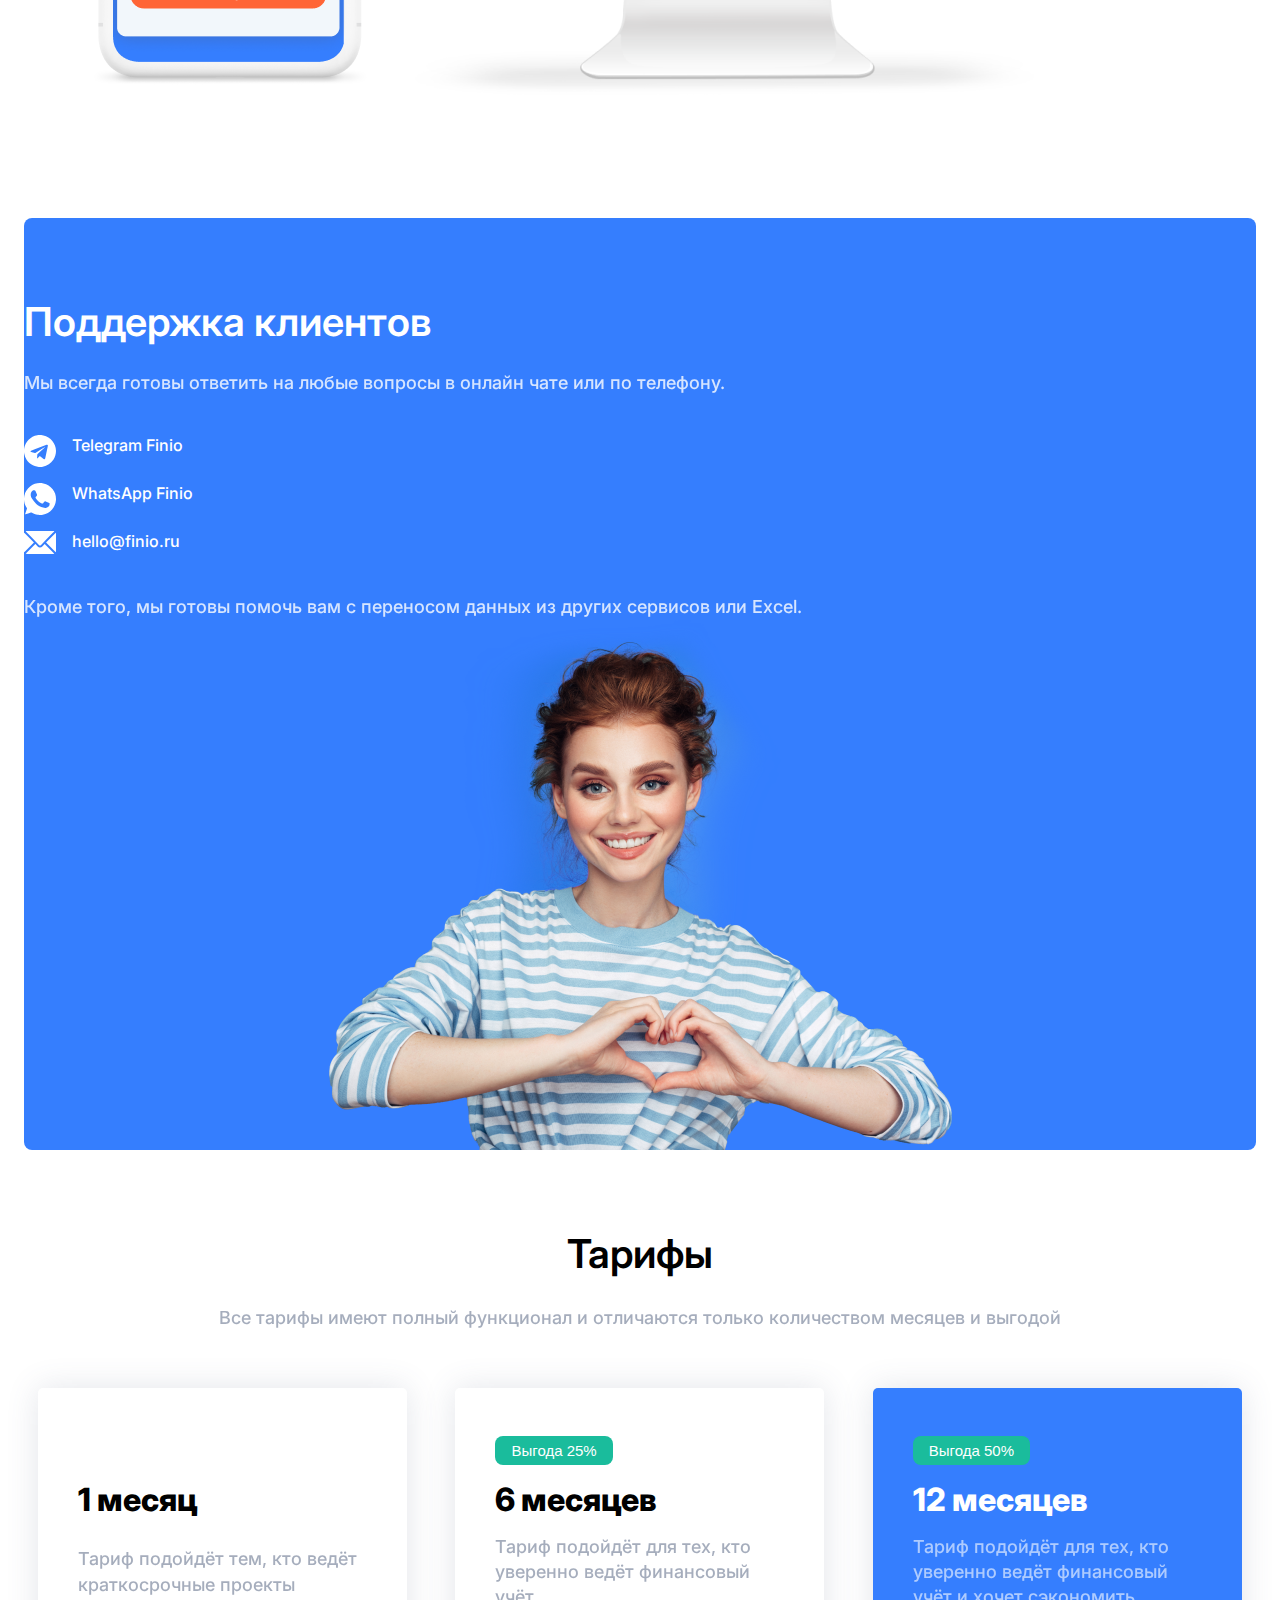
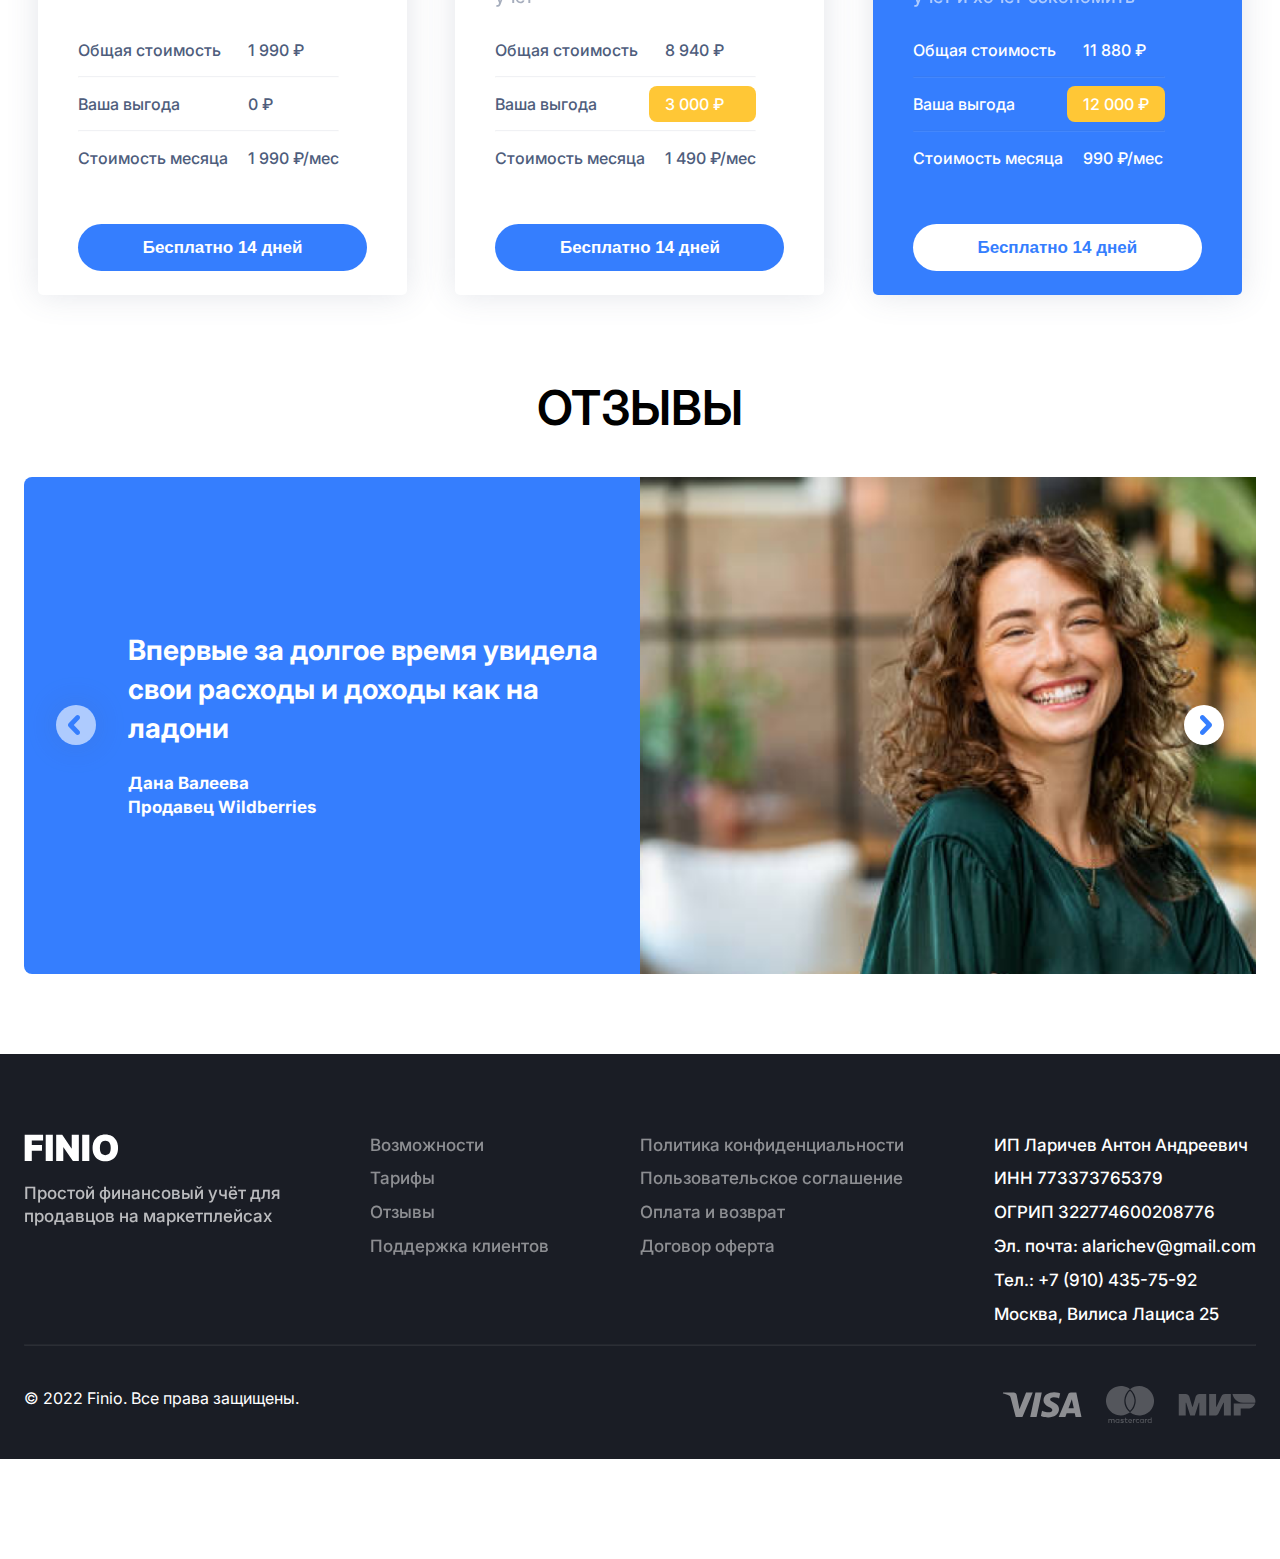
==== commit 0e1e4f05: "провел code review: запретил перенос текста в button, исправил макс ширину grida, чтоб применились p" ====
--- a/index.html
+++ b/index.html
@@ -106,7 +106,7 @@
             <section class="section">
                 <div class="content__wrapper">
                     <div class="desc__wrapper desc__reverse">
-                        <div class="title">Предотвращайте кассовые разрывы</div>
+                        <div class="title content-mobele__title">Предотвращайте кассовые разрывы</div>
                         <div class="subtitle">
                             Заранее планируйте предстоящие платежи и поступления
                             средств. Тем самым, вы избежите неприятной ситуации
@@ -128,7 +128,7 @@
                         class="diagramma"
                     />
                     <div class="desc__wrapper">
-                        <div class="title">
+                        <div class="title content-mobele__title">
                             Отчёты о прибыли и убытках всегда под рукой
                         </div>
                         <div class="subtitle">
@@ -142,7 +142,7 @@
 
                 <div class="content__wrapper">
                     <div class="desc__wrapper desc__reverse">
-                        <div class="title">Какие товары приносят прибыль</div>
+                        <div class="title content-mobele__title">Какие товары приносят прибыль</div>
                         <div class="subtitle">
                             Находите точки роста, делайте упор на рентабельные
                             товары и увеличивайте свой доход
@@ -163,7 +163,7 @@
                         class="diagramma"
                     />
                     <div class="desc__wrapper">
-                        <div class="title">Сокращайте лишние расходы</div>
+                        <div class="title content-mobele__title">Сокращайте лишние расходы</div>
                         <div class="subtitle">
                             Анализируйте расходы, убирать ненужные издержки и
                             находите возможности повышать прибыльность бизнеса
@@ -335,7 +335,7 @@
             <section class="section">
                 <div class="mobile-version__wrapper">
                     <div class="title-block">Мобильная версия</div>
-                    <div class="subtitle subtitle_blue mobile-version__title">
+                    <div class="subtitle mobile-version__title">
                         Пользоваться всем функционалом сервиса удобно в любом
                         месте и с любых устройств
                     </div>
@@ -519,8 +519,8 @@
                                 <img src="./images/finio.svg" alt="Логотип" />
                             </div>
                             <div class="logo__desc">
-                                Простой финансовый учёт для <br /> продавцов на
-                                маркетплейсах
+                                Простой финансовый учёт для <br />
+                                продавцов на маркетплейсах
                             </div>
                         </div>
 
--- a/styles/global.css
+++ b/styles/global.css
@@ -29,6 +29,7 @@
 }
 
 body {
+    min-width: 375px;
     background: var(--color-primary);
     color: var(--color-text-white);
 	font-family: 'Inter', sans-serif;
--- a/styles/header.css
+++ b/styles/header.css
@@ -49,4 +49,10 @@
     .menu {
         display: none;
     }
+}
+
+@media (max-width: 600px) {
+    .header__wrapper {
+        padding: 28px 0 19px;
+    }
 }--- a/styles/components.css
+++ b/styles/components.css
@@ -18,6 +18,7 @@
     font-weight: 800;
     line-height: 23.8px;
     cursor: pointer;
+    white-space: nowrap;
 }
 
 .hr {
@@ -34,7 +35,7 @@
     max-width: var(--layout-width);
     margin: 0 auto;
     display: grid;
-    grid-template-columns: repeat(auto-fit, minmax(360px, 1fr));
+    grid-template-columns: repeat(auto-fit, minmax(300px, 1fr));
     justify-content: center;
     align-items: center;
     gap: 0 63px;
@@ -157,6 +158,10 @@
         gap: 32px;
     }
 
+    .content-mobele__title {
+        font-size: 32px;
+    }
+
     .diagramma:nth-child(n + 1) {
         order: -1;
       }
@@ -168,4 +173,8 @@
     .content__hr {
         margin-top: 48px ;
     }
+
+    .button {
+        padding: 12px;
+    }
 }
--- a/styles/page.css
+++ b/styles/page.css
@@ -167,6 +167,7 @@
     display: flex;
     flex-direction: column;
     align-items: center;
+    overflow: hidden;
 }
 
 .mobile-version__title {
@@ -260,6 +261,7 @@
     border-radius: var(--border-8);
     padding: 8px 16px;
     margin: 0;
+    margin-left: -16px;
 }
 
 .benefit__hr {
@@ -389,7 +391,7 @@
     }
 
     .section_rotate {
-        height: 400px;
+        height: 500px;
     }
 
     .analysis-wrapper {
@@ -398,7 +400,7 @@
     }
 
     .feature-comparison__wrapper {
-        padding: 0 24px;
+        padding: 0;
     }
 
     .feature-comparison__comparison {
@@ -414,6 +416,7 @@
 
     .feature-comparison__button {
         margin: 32px 0 48px;
+        padding: 12px;
     }
 
     .items {
